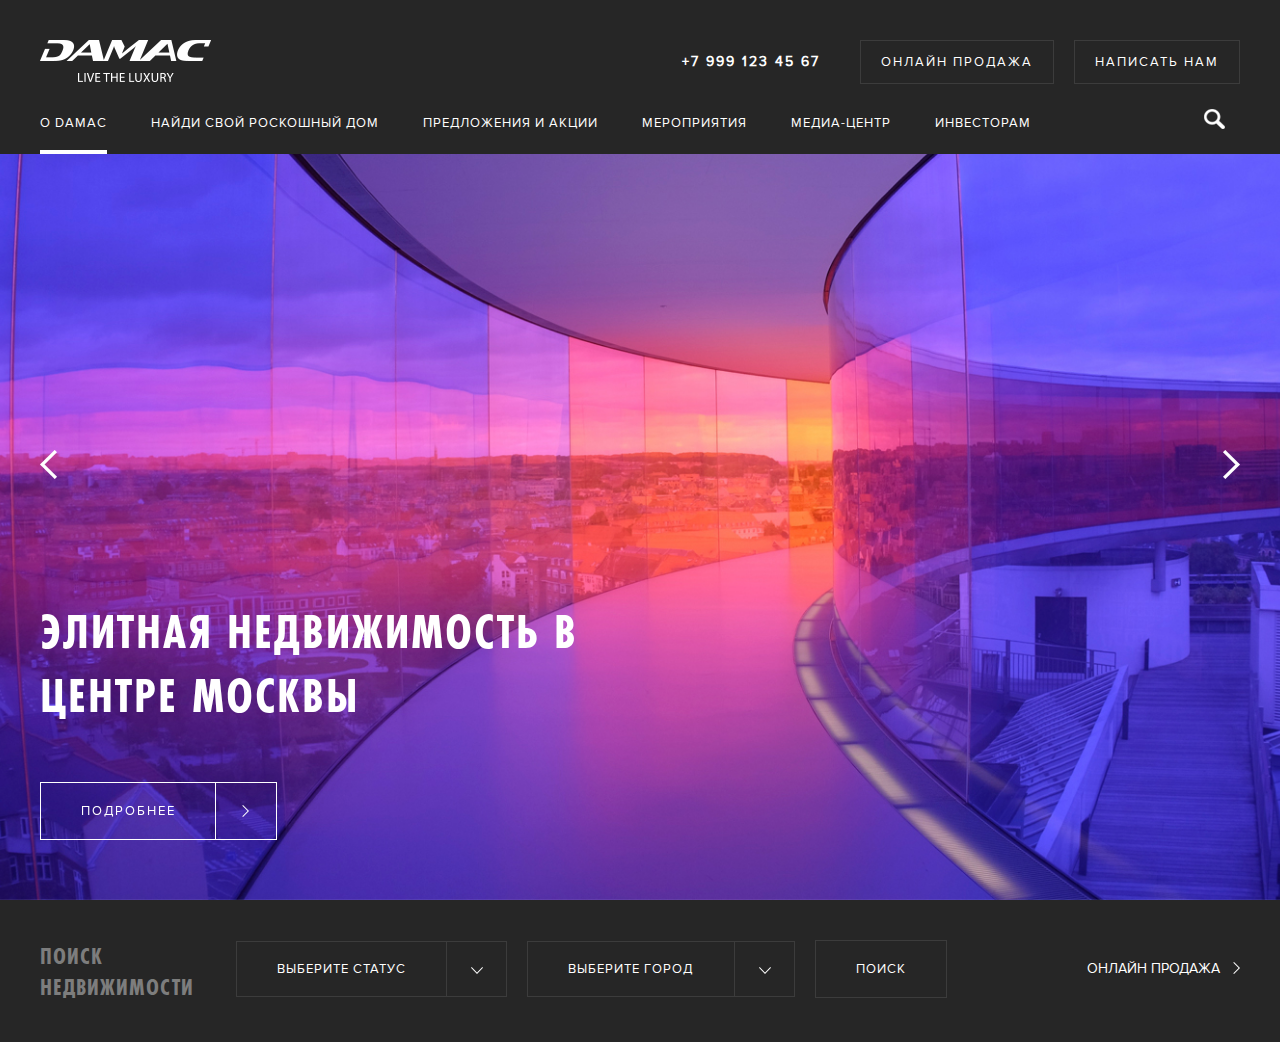
==== dmc/index.html @ 3b552566 "доработка 2" ====
<!DOCTYPE html> 
<html lang="ru">
<head>
	<meta charset="UTF-8">
	<meta name="viewport" content="width=device-width, initial-scale=1.0, maximum-scale=1.0, user-scalable=no">

	<meta name="keywords" content="">
	<meta name="description" content="">
	<link rel="stylesheet" href="css/normalize.css">
	<link rel="stylesheet" href="css/fonts/fonts.css">
	<link rel="stylesheet" href="css/style.css">
	<link rel="stylesheet" href="css/fotorama.css">
	<link rel="icon" href="img/favicon.png">
	<title>Damac Projects</title>
</head>
<body>
	<header>
		<div class="wrapper">
			<a href="" class="logo"></a>
			<a class="header-nav" href="">Написать нам</a>
			<a class="header-nav" href="">Онлайн продажа</a>
			<div class="phone">+7 999 123 45 67</div>
		</div>
	</header>
	<div class="menu">
		<div class="wrapper">
			<form action="" method="get" id="search-form">
				<input autofocus></input>
			</form>
			<ul>
				<li class="active"><a href="">О DAMAC</a></li>
				<li><a href="">Найди свой роскошный дом</a></li>
				<li><a href="">Предложения и акции</a></li>
				<li><a href="">Мероприятия</a></li>
				<li><a href="">Медиа-центр</a></li>
				<li><a href="">Инвесторам</a></li>
			</ul>
			<div class="search"></div>
		</div>
	</div>
	<div class="content">
		<div class="slider">
			<div data-nav="false"  data-arrows="false" data-click="false" data-fit="cover" data-width="100%" data-height="100%" class="fotorama">
				<div data-img="upload/1.jpg" class="slider-item">
					<div class="wrapper">
						<h2>Элитная недвижимость в центре Москвы</h2>
						<a class="readmore" href="">Подробнее</a>
					</div> 
				</div>
				<div data-img="upload/2.jpg" class="slider-item">
					<div class="wrapper">
						<h2>Крутая недвижимость в не центре Москвы</h2>
						<a class="readmore" href="">Подробнее</a>
					</div> 
				</div>
			</div>
			<div class="arrows">
				<div role="button" class="fotorama_custom__arr fotorama_custom__arr--prev"></div>
				<div role="button" class="fotorama_custom__arr fotorama_custom__arr--next"></div>
			</div>
		</div>
		<div class="filter">
			<div class="wrapper">
				<h4>Поиск недвижимости</h4>
				<form action="" method="post" id="filter-form">
					<div class="select-wrapper"> 
						<select class="drop-list" name="status">
							<option disabled selected>Выберите статус</option>
							<option>Завершено</option>
							<option>В процессе</option>
						</select>
						<div class="select-arrow"></div>
					</div>
					<div class="select-wrapper">
						<select class="drop-list" name="city">
							<option disabled selected>Выберите город</option>
							<option>Москва</option>
							<option>Воронеж</option>
							<option>Ростов на Дону</option>
						</select>
						<div class="select-arrow"></div>
					</div>
					<button>Поиск</button>
				</form>
				<a href="" class="online-sale">Онлайн продажа</a>
			</div>
		</div>

	</div>
	<footer>
		
	</footer>
	<script src="js/jquery-2.2.1.min.js"></script>
	<script src="js/fotorama.js"></script>
	<script async="" src="js/scripts.js"></script>
</body>
</html>
---- dmc/css/fonts/fonts.css ----
@font-face {
  font-family: 'FuturaPTCond-Bold';
  src: url('FuturaPTCond-Bold.eot?#iefix') format('embedded-opentype'),  url('FuturaPTCond-Bold.otf')  format('opentype'),
       url('FuturaPTCond-Bold.woff') format('woff'), url('FuturaPTCond-Bold.ttf')  format('truetype'), url('FuturaPTCond-Bold.svg#FuturaPTCond-Bold') format('svg');
  font-weight: normal;
  font-style: normal;
}

@font-face {
  font-family: 'ProximaNova-Bold';
  src: url('ProximaNova-Bold.eot?#iefix') format('embedded-opentype'),  url('ProximaNova-Bold.otf')  format('opentype'),
	     url('ProximaNova-Bold.woff') format('woff'), url('ProximaNova-Bold.ttf')  format('truetype'), url('ProximaNova-Bold.svg#ProximaNova-Bold') format('svg');
  font-weight: normal;
  font-style: normal;
}

@font-face {
  font-family: 'ProximaNova-Light';
  src: url('ProximaNova-Light.eot?#iefix') format('embedded-opentype'),  url('ProximaNova-Light.otf')  format('opentype'),
	     url('ProximaNova-Light.woff') format('woff'), url('ProximaNova-Light.ttf')  format('truetype'), url('ProximaNova-Light.svg#ProximaNova-Light') format('svg');
  font-weight: normal;
  font-style: normal;
}

@font-face {
  font-family: 'ProximaNova-Regular';
  src: url('ProximaNova-Regular.eot?#iefix') format('embedded-opentype'),  url('ProximaNova-Regular.otf')  format('opentype'),
	     url('ProximaNova-Regular.woff') format('woff'), url('ProximaNova-Regular.ttf')  format('truetype'), url('ProximaNova-Regular.svg#ProximaNova-Regular') format('svg');
  font-weight: normal;
  font-style: normal;
}
---- dmc/css/style.css ----
body {
	font-family: 'ProximaNova-Regular';
	font-size: 0.875rem;
	font-weight: normal;
}

h1, h2, h3, h4 {
	font-family: 'FuturaPTCond-Bold';
}

h2 {
	font-size: 3.125rem;
	text-transform: uppercase;
	letter-spacing: 2px;
}

h4 {
	font-size: 1.5rem;
	text-transform: uppercase;
	letter-spacing: 1px;
}

header {
	background: #262626;
    padding: 40px 0 20px 0;
    overflow: hidden;
    position: absolute;
    top: 0;
    left: 0;
    width: 100%;
    z-index: 999;
}

header .logo {
	display: block;
	float: left;
	width: 171px;
	height: 42px;
	background: url('../img/logo.png') no-repeat;
}

.wrapper {
	width: 1200px;
	margin: 0 auto;
	position: relative;
}

header .header-nav, header .phone {
	float: right;
	color: #fff;
}

header .header-nav {
	text-decoration: none;
	text-transform: uppercase;
	padding: 13px 20px;
	border: 1px solid #3c3c3c;
	margin-left: 20px;
	font-size: 0.813rem;
	letter-spacing: 2px;
}

header .header-nav:hover {
	border-color: #919191;
}

header .phone {
	padding: 13px 20px 0 0;
	letter-spacing: 2px;
	font-weight: bold;
}

#search-form {
	width: 100%;
	height: 50px;
	position: absolute;
	bottom: 10px;
	z-index: 10;
	display: none;
}

#search-form input {
	width: 100%;
	height: 100%;
	border: 1px solid #3c3c3c;
	padding: 0 20px;
	color: #fff;
	outline: none;
	box-sizing: border-box;
	background: #262626;
}

#search-form input:focus {
	border-color: #919191;
}

.menu {
	position: relative;
}

.menu .search {
	width: 50px;
    height: 50px;
    right: 0;
    bottom: 10px;
    position: absolute;
    cursor: pointer;
    z-index: 20;
}

.menu .search:after {
	content: '';
	position: absolute;
	top: 15px;
    right: 50%;
    margin-right: -10px;
	background: url('../img/sprite.png') no-repeat -10px -10px;
	width: 21px;
	height: 20px;
}

.menu ul {
	margin: 0;
	padding: 10px 0 0 0;
	text-align: justify;
	display: inline-block;
}

.menu ul li:first-child {
	margin-left: 0;
}

.menu ul li{
	display: inline-block;
	color: #fff; 
	margin-left: 40px;
	font-size: 0.813rem;
	text-transform: uppercase;
	letter-spacing: 1px;

}

.menu ul li:hover, .menu ul li.active {
	border-bottom: 4px solid #fff;
	height: 35px;
}

.menu ul li a {
	height: 39px;
	display: block;
	color: #fff;
	text-decoration: none;
}

.menu {
	background: #262626;
    position: absolute;
    top: 104px;
    z-index: 999;
    width: 100%;
}

.slider {
	position: relative;
}

.slider .arrows {
	height: 40px;
    width: 1200px;
    left: 50%;
    top: 50%;
    margin-left: -600px;
    position: absolute;
}

.arrows .fotorama_custom__arr--prev {
	background: url('../img/sprite.png') no-repeat -41px -10px;
	width: 17px;
	height: 29px;
	float: left;
	cursor: pointer;
}

.arrows .fotorama_custom__arr--next {
	background: url('../img/sprite.png') no-repeat -68px -10px;
	width: 17px;
	height: 29px;
	float: right;
	cursor: pointer;
}

.slider-item {
	position: absolute;
	bottom: 60px;
	width: 100%;
}

.slider-item h2 {
	color: #fff;
	width: 550px;
	margin-bottom: 55px;
}

.readmore {
	padding: 20px 100px 20px 40px;
	display: inline-block;
	text-decoration: none;
	letter-spacing: 2px;
	border: 1px solid #fff;
	color: #fff;
	font-size: 0.813rem;
	text-transform: uppercase;
	position: relative;
}

.readmore:before {
	content: '';
	position: absolute;
	right: 27px;
	top: 22px;
	background: url('../img/sprite.png') no-repeat -114px -18px;
	width: 7px;
	height: 12px; 
}

.readmore:after {
	content: '';
	width: 60px;
	height: 100%;
	position: absolute;
	right: 0;
	top: 0;
	border-left: 1px solid #fff;
}

.select-wrapper {
	position: relative;
	display: inline-block; 
}

button {
	padding: 20px 40px;
	font-size: 0.813rem;
	letter-spacing: 1px;
	text-transform: uppercase;
	border: 1px solid #3c3c3c;
	background: #262626;
	outline: none;
	color: #fff;
}

.drop-list {
	padding: 19px 100px 19px 40px;
	font-size: 0.813rem;
	text-transform: uppercase;
	letter-spacing: 1px;
	background: #262626;
	cursor: pointer;
	color: #fff;
	position: relative;
	outline: none;
	border: 1px solid #3c3c3c;
		-webkit-appearance: none;
	    -moz-appearance: none;
	appearance: none;
}

.select-wrapper:after {
	content: '';
	display: block;
	position: absolute;
	width: 60px;
	top: 1px;
	bottom: 1px;
	right: 0;
	pointer-events: none;
	border-left: 1px solid #3c3c3c;
	z-index: 30;
}

.select-wrapper:before {
	content: '';
	display: block;
	pointer-events: none;
	position: absolute;
	right: 24px;
    top: 26px;
	z-index: 40;
	background: url('../img/sprite.png') no-repeat -138px -21px;
	width: 12px;
	height: 7px;
}

.drop-list:focus {
	border: 1px solid #fff;
}

.filter {
	background: #262626;
	overflow: hidden;
	padding: 40px 0;
}

.filter h4 {
	color: #7d7d7d;
	margin: 0;
	width: 180px;
	display: block;
    float: left;
}

#filter-form {
	display: inline-block;
	overflow: hidden;
}

.filter .online-sale {
	display: inline-block;
	text-transform: uppercase;
	color: #fff;
	padding: 20px;
	text-decoration: none;
	position: relative;
	float: right;
}

.filter .online-sale:after {
	content: '';
	position: absolute;
	right: 0;
	top: 22px;
	background: url('../img/sprite.png') no-repeat -114px -18px;
	width: 7px;
	height: 12px;
}

.filter .select-wrapper, .filter button {
	margin-left: 16px;
}
---- dmc/css/fotorama.css ----
/*!
 * Fotorama 4.6.4 | http://fotorama.io/license/
 */
.fotorama__arr:focus:after,.fotorama__fullscreen-icon:focus:after,.fotorama__html,.fotorama__img,.fotorama__nav__frame:focus .fotorama__dot:after,.fotorama__nav__frame:focus .fotorama__thumb:after,.fotorama__stage__frame,.fotorama__stage__shaft,.fotorama__video iframe{position:absolute;width:100%;height:100%;top:0;right:0;left:0;bottom:0}.fotorama--fullscreen,.fotorama__img{max-width:99999px!important;max-height:99999px!important;min-width:0!important;min-height:0!important;border-radius:0!important;box-shadow:none!important;padding:0!important}.fotorama__wrap .fotorama__grab{cursor:move;cursor:-webkit-grab;cursor:-o-grab;cursor:-ms-grab;cursor:grab}.fotorama__grabbing *{cursor:move;cursor:-webkit-grabbing;cursor:-o-grabbing;cursor:-ms-grabbing;cursor:grabbing}.fotorama__spinner{position:absolute!important;top:50%!important;left:50%!important}.fotorama__wrap--css3 .fotorama__arr,.fotorama__wrap--css3 .fotorama__fullscreen-icon,.fotorama__wrap--css3 .fotorama__nav__shaft,.fotorama__wrap--css3 .fotorama__stage__shaft,.fotorama__wrap--css3 .fotorama__thumb-border,.fotorama__wrap--css3 .fotorama__video-close,.fotorama__wrap--css3 .fotorama__video-play{-webkit-transform:translate3d(0,0,0);transform:translate3d(0,0,0)}.fotorama__caption,.fotorama__nav:after,.fotorama__nav:before,.fotorama__stage:after,.fotorama__stage:before,.fotorama__wrap--css3 .fotorama__html,.fotorama__wrap--css3 .fotorama__nav,.fotorama__wrap--css3 .fotorama__spinner,.fotorama__wrap--css3 .fotorama__stage,.fotorama__wrap--css3 .fotorama__stage .fotorama__img,.fotorama__wrap--css3 .fotorama__stage__frame{-webkit-transform:translateZ(0);transform:translateZ(0)}.fotorama__arr:focus,.fotorama__fullscreen-icon:focus,.fotorama__nav__frame{outline:0}.fotorama__arr:focus:after,.fotorama__fullscreen-icon:focus:after,.fotorama__nav__frame:focus .fotorama__dot:after,.fotorama__nav__frame:focus .fotorama__thumb:after{content:'';border-radius:inherit;background-color:rgba(0,175,234,.5)}.fotorama__wrap--video .fotorama__stage,.fotorama__wrap--video .fotorama__stage__frame--video,.fotorama__wrap--video .fotorama__stage__frame--video .fotorama__html,.fotorama__wrap--video .fotorama__stage__frame--video .fotorama__img,.fotorama__wrap--video .fotorama__stage__shaft{-webkit-transform:none!important;transform:none!important}.fotorama__wrap--css3 .fotorama__nav__shaft,.fotorama__wrap--css3 .fotorama__stage__shaft,.fotorama__wrap--css3 .fotorama__thumb-border{transition-property:-webkit-transform,width;transition-property:transform,width;transition-timing-function:cubic-bezier(0.1,0,.25,1);transition-duration:0ms}.fotorama__arr,.fotorama__fullscreen-icon,.fotorama__no-select,.fotorama__video-close,.fotorama__video-play,.fotorama__wrap{-webkit-user-select:none;-moz-user-select:none;-ms-user-select:none;user-select:none}.fotorama__select{-webkit-user-select:text;-moz-user-select:text;-ms-user-select:text;user-select:text}.fotorama__nav,.fotorama__nav__frame{margin:auto;padding:0}.fotorama__caption__wrap,.fotorama__nav__frame,.fotorama__nav__shaft{-moz-box-orient:vertical;display:inline-block;vertical-align:middle;*display:inline;*zoom:1}.fotorama__nav__frame,.fotorama__thumb-border{box-sizing:content-box}.fotorama__caption__wrap{box-sizing:border-box}.fotorama--hidden,.fotorama__load{position:absolute;left:-99999px;top:-99999px;z-index:-1}.fotorama__arr,.fotorama__fullscreen-icon,.fotorama__nav,.fotorama__nav__frame,.fotorama__nav__shaft,.fotorama__stage__frame,.fotorama__stage__shaft,.fotorama__video-close,.fotorama__video-play{-webkit-tap-highlight-color:transparent}.fotorama__arr,.fotorama__fullscreen-icon,.fotorama__video-close,.fotorama__video-play{background:url(fotorama.png) no-repeat}@media (-webkit-min-device-pixel-ratio:1.5),(min-resolution:2dppx){.fotorama__arr,.fotorama__fullscreen-icon,.fotorama__video-close,.fotorama__video-play{background:url(fotorama@2x.png) 0 0/96px 160px no-repeat}}.fotorama__thumb{background-color:#7f7f7f;background-color:rgba(127,127,127,.2)}@media print{.fotorama__arr,.fotorama__fullscreen-icon,.fotorama__thumb-border,.fotorama__video-close,.fotorama__video-play{background:none!important}}.fotorama{min-width:1px;overflow:hidden}.fotorama:not(.fotorama--unobtrusive)>*:not(:first-child){display:none}.fullscreen{width:100%!important;height:100%!important;max-width:100%!important;max-height:100%!important;margin:0!important;padding:0!important;overflow:hidden!important;background:#000}.fotorama--fullscreen{position:absolute!important;top:0!important;left:0!important;right:0!important;bottom:0!important;float:none!important;z-index:2147483647!important;background:#000;width:100%!important;height:100%!important;margin:0!important}.fotorama--fullscreen .fotorama__nav,.fotorama--fullscreen .fotorama__stage{background:#000}.fotorama__wrap{-webkit-text-size-adjust:100%;position:relative;direction:ltr;z-index:0}.fotorama__wrap--rtl .fotorama__stage__frame{direction:rtl}.fotorama__nav,.fotorama__stage{overflow:hidden;position:relative;max-width:100%}.fotorama__wrap--pan-y{-ms-touch-action:pan-y}.fotorama__wrap .fotorama__pointer{cursor:pointer}.fotorama__wrap--slide .fotorama__stage__frame{opacity:1!important}.fotorama__stage__frame{overflow:hidden}.fotorama__stage__frame.fotorama__active{z-index:8}.fotorama__wrap--fade .fotorama__stage__frame{display:none}.fotorama__wrap--fade .fotorama__fade-front,.fotorama__wrap--fade .fotorama__fade-rear,.fotorama__wrap--fade .fotorama__stage__frame.fotorama__active{display:block;left:0;top:0}.fotorama__wrap--fade .fotorama__fade-front{z-index:8}.fotorama__wrap--fade .fotorama__fade-rear{z-index:7}.fotorama__wrap--fade .fotorama__fade-rear.fotorama__active{z-index:9}.fotorama__wrap--fade .fotorama__stage .fotorama__shadow{display:none}.fotorama__img{-ms-filter:"alpha(Opacity=0)";filter:alpha(opacity=0);opacity:0;border:none!important}.fotorama__error .fotorama__img,.fotorama__loaded .fotorama__img{-ms-filter:"alpha(Opacity=100)";filter:alpha(opacity=100);opacity:1}.fotorama--fullscreen .fotorama__loaded--full .fotorama__img,.fotorama__img--full{display:none}.fotorama--fullscreen .fotorama__loaded--full .fotorama__img--full{display:block}.fotorama__wrap--only-active .fotorama__nav,.fotorama__wrap--only-active .fotorama__stage{max-width:99999px!important}.fotorama__wrap--only-active .fotorama__stage__frame{visibility:hidden}.fotorama__wrap--only-active .fotorama__stage__frame.fotorama__active{visibility:visible}.fotorama__nav{font-size:0;line-height:0;text-align:center;display:none;white-space:nowrap;z-index:5}.fotorama__nav__shaft{position:relative;left:0;top:0;text-align:left}.fotorama__nav__frame{position:relative;cursor:pointer}.fotorama__nav--dots{display:block}.fotorama__nav--dots .fotorama__nav__frame{width:18px;height:30px}.fotorama__nav--dots .fotorama__nav__frame--thumb,.fotorama__nav--dots .fotorama__thumb-border{display:none}.fotorama__nav--thumbs{display:block}.fotorama__nav--thumbs .fotorama__nav__frame{padding-left:0!important}.fotorama__nav--thumbs .fotorama__nav__frame:last-child{padding-right:0!important}.fotorama__nav--thumbs .fotorama__nav__frame--dot{display:none}.fotorama__dot{display:block;width:4px;height:4px;position:relative;top:12px;left:6px;border-radius:6px;border:1px solid #7f7f7f}.fotorama__nav__frame:focus .fotorama__dot:after{padding:1px;top:-1px;left:-1px}.fotorama__nav__frame.fotorama__active .fotorama__dot{width:0;height:0;border-width:3px}.fotorama__nav__frame.fotorama__active .fotorama__dot:after{padding:3px;top:-3px;left:-3px}.fotorama__thumb{overflow:hidden;position:relative;width:100%;height:100%}.fotorama__nav__frame:focus .fotorama__thumb{z-index:2}.fotorama__thumb-border{position:absolute;z-index:9;top:0;left:0;border-style:solid;border-color:#00afea;background-image:linear-gradient(to bottom right,rgba(255,255,255,.25),rgba(64,64,64,.1))}.fotorama__caption{position:absolute;z-index:12;bottom:0;left:0;right:0;font-family:'Helvetica Neue',Arial,sans-serif;font-size:14px;line-height:1.5;color:#000}.fotorama__caption a{text-decoration:none;color:#000;border-bottom:1px solid;border-color:rgba(0,0,0,.5)}.fotorama__caption a:hover{color:#333;border-color:rgba(51,51,51,.5)}.fotorama__wrap--rtl .fotorama__caption{left:auto;right:0}.fotorama__wrap--no-captions .fotorama__caption,.fotorama__wrap--video .fotorama__caption{display:none}.fotorama__caption__wrap{background-color:#fff;background-color:rgba(255,255,255,.9);padding:5px 10px}@-webkit-keyframes spinner{0%{-webkit-transform:rotate(0);transform:rotate(0)}100%{-webkit-transform:rotate(360deg);transform:rotate(360deg)}}@keyframes spinner{0%{-webkit-transform:rotate(0);transform:rotate(0)}100%{-webkit-transform:rotate(360deg);transform:rotate(360deg)}}.fotorama__wrap--css3 .fotorama__spinner{-webkit-animation:spinner 24s infinite linear;animation:spinner 24s infinite linear}.fotorama__wrap--css3 .fotorama__html,.fotorama__wrap--css3 .fotorama__stage .fotorama__img{transition-property:opacity;transition-timing-function:linear;transition-duration:.3s}.fotorama__wrap--video .fotorama__stage__frame--video .fotorama__html,.fotorama__wrap--video .fotorama__stage__frame--video .fotorama__img{-ms-filter:"alpha(Opacity=0)";filter:alpha(opacity=0);opacity:0}.fotorama__select{cursor:auto}.fotorama__video{top:32px;right:0;bottom:0;left:0;position:absolute;z-index:10}@-moz-document url-prefix(){.fotorama__active{box-shadow:0 0 0 transparent}}.fotorama__arr,.fotorama__fullscreen-icon,.fotorama__video-close,.fotorama__video-play{position:absolute;z-index:11;cursor:pointer}.fotorama__arr{position:absolute;width:32px;height:32px;top:50%;margin-top:-16px}.fotorama__arr--prev{left:2px;background-position:0 0}.fotorama__arr--next{right:2px;background-position:-32px 0}.fotorama__arr--disabled{pointer-events:none;cursor:default;*display:none;opacity:.1}.fotorama__fullscreen-icon{width:32px;height:32px;top:2px;right:2px;background-position:0 -32px;z-index:20}.fotorama__arr:focus,.fotorama__fullscreen-icon:focus{border-radius:50%}.fotorama--fullscreen .fotorama__fullscreen-icon{background-position:-32px -32px}.fotorama__video-play{width:96px;height:96px;left:50%;top:50%;margin-left:-48px;margin-top:-48px;background-position:0 -64px;opacity:0}.fotorama__wrap--css2 .fotorama__video-play,.fotorama__wrap--video .fotorama__stage .fotorama__video-play{display:none}.fotorama__error .fotorama__video-play,.fotorama__loaded .fotorama__video-play,.fotorama__nav__frame .fotorama__video-play{opacity:1;display:block}.fotorama__nav__frame .fotorama__video-play{width:32px;height:32px;margin-left:-16px;margin-top:-16px;background-position:-64px -32px}.fotorama__video-close{width:32px;height:32px;top:0;right:0;background-position:-64px 0;z-index:20;opacity:0}.fotorama__wrap--css2 .fotorama__video-close{display:none}.fotorama__wrap--css3 .fotorama__video-close{-webkit-transform:translate3d(32px,-32px,0);transform:translate3d(32px,-32px,0)}.fotorama__wrap--video .fotorama__video-close{display:block;opacity:1}.fotorama__wrap--css3.fotorama__wrap--video .fotorama__video-close{-webkit-transform:translate3d(0,0,0);transform:translate3d(0,0,0)}.fotorama__wrap--no-controls.fotorama__wrap--toggle-arrows .fotorama__arr,.fotorama__wrap--no-controls.fotorama__wrap--toggle-arrows .fotorama__fullscreen-icon{opacity:0}.fotorama__wrap--no-controls.fotorama__wrap--toggle-arrows .fotorama__arr:focus,.fotorama__wrap--no-controls.fotorama__wrap--toggle-arrows .fotorama__fullscreen-icon:focus{opacity:1}.fotorama__wrap--video .fotorama__arr,.fotorama__wrap--video .fotorama__fullscreen-icon{opacity:0!important}.fotorama__wrap--css2.fotorama__wrap--no-controls.fotorama__wrap--toggle-arrows .fotorama__arr,.fotorama__wrap--css2.fotorama__wrap--no-controls.fotorama__wrap--toggle-arrows .fotorama__fullscreen-icon{display:none}.fotorama__wrap--css2.fotorama__wrap--no-controls.fotorama__wrap--toggle-arrows .fotorama__arr:focus,.fotorama__wrap--css2.fotorama__wrap--no-controls.fotorama__wrap--toggle-arrows .fotorama__fullscreen-icon:focus{display:block}.fotorama__wrap--css2.fotorama__wrap--video .fotorama__arr,.fotorama__wrap--css2.fotorama__wrap--video .fotorama__fullscreen-icon{display:none!important}.fotorama__wrap--css3.fotorama__wrap--no-controls.fotorama__wrap--slide.fotorama__wrap--toggle-arrows .fotorama__fullscreen-icon:not(:focus){-webkit-transform:translate3d(32px,-32px,0);transform:translate3d(32px,-32px,0)}.fotorama__wrap--css3.fotorama__wrap--no-controls.fotorama__wrap--slide.fotorama__wrap--toggle-arrows .fotorama__arr--prev:not(:focus){-webkit-transform:translate3d(-48px,0,0);transform:translate3d(-48px,0,0)}.fotorama__wrap--css3.fotorama__wrap--no-controls.fotorama__wrap--slide.fotorama__wrap--toggle-arrows .fotorama__arr--next:not(:focus){-webkit-transform:translate3d(48px,0,0);transform:translate3d(48px,0,0)}.fotorama__wrap--css3.fotorama__wrap--video .fotorama__fullscreen-icon{-webkit-transform:translate3d(32px,-32px,0)!important;transform:translate3d(32px,-32px,0)!important}.fotorama__wrap--css3.fotorama__wrap--video .fotorama__arr--prev{-webkit-transform:translate3d(-48px,0,0)!important;transform:translate3d(-48px,0,0)!important}.fotorama__wrap--css3.fotorama__wrap--video .fotorama__arr--next{-webkit-transform:translate3d(48px,0,0)!important;transform:translate3d(48px,0,0)!important}.fotorama__wrap--css3 .fotorama__arr:not(:focus),.fotorama__wrap--css3 .fotorama__fullscreen-icon:not(:focus),.fotorama__wrap--css3 .fotorama__video-close:not(:focus),.fotorama__wrap--css3 .fotorama__video-play:not(:focus){transition-property:-webkit-transform,opacity;transition-property:transform,opacity;transition-duration:.3s}.fotorama__nav:after,.fotorama__nav:before,.fotorama__stage:after,.fotorama__stage:before{content:"";display:block;position:absolute;text-decoration:none;top:0;bottom:0;width:10px;height:auto;z-index:10;pointer-events:none;background-repeat:no-repeat;background-size:1px 100%,5px 100%}.fotorama__nav:before,.fotorama__stage:before{background-image:linear-gradient(transparent,rgba(0,0,0,.2) 25%,rgba(0,0,0,.3) 75%,transparent),radial-gradient(farthest-side at 0 50%,rgba(0,0,0,.4),transparent);background-position:0 0,0 0;left:-10px}.fotorama__nav.fotorama__shadows--left:before,.fotorama__stage.fotorama__shadows--left:before{left:0}.fotorama__nav:after,.fotorama__stage:after{background-image:linear-gradient(transparent,rgba(0,0,0,.2) 25%,rgba(0,0,0,.3) 75%,transparent),radial-gradient(farthest-side at 100% 50%,rgba(0,0,0,.4),transparent);background-position:100% 0,100% 0;right:-10px}.fotorama__nav.fotorama__shadows--right:after,.fotorama__stage.fotorama__shadows--right:after{right:0}.fotorama--fullscreen .fotorama__nav:after,.fotorama--fullscreen .fotorama__nav:before,.fotorama--fullscreen .fotorama__stage:after,.fotorama--fullscreen .fotorama__stage:before,.fotorama__wrap--fade .fotorama__stage:after,.fotorama__wrap--fade .fotorama__stage:before,.fotorama__wrap--no-shadows .fotorama__nav:after,.fotorama__wrap--no-shadows .fotorama__nav:before,.fotorama__wrap--no-shadows .fotorama__stage:after,.fotorama__wrap--no-shadows .fotorama__stage:before{display:none}
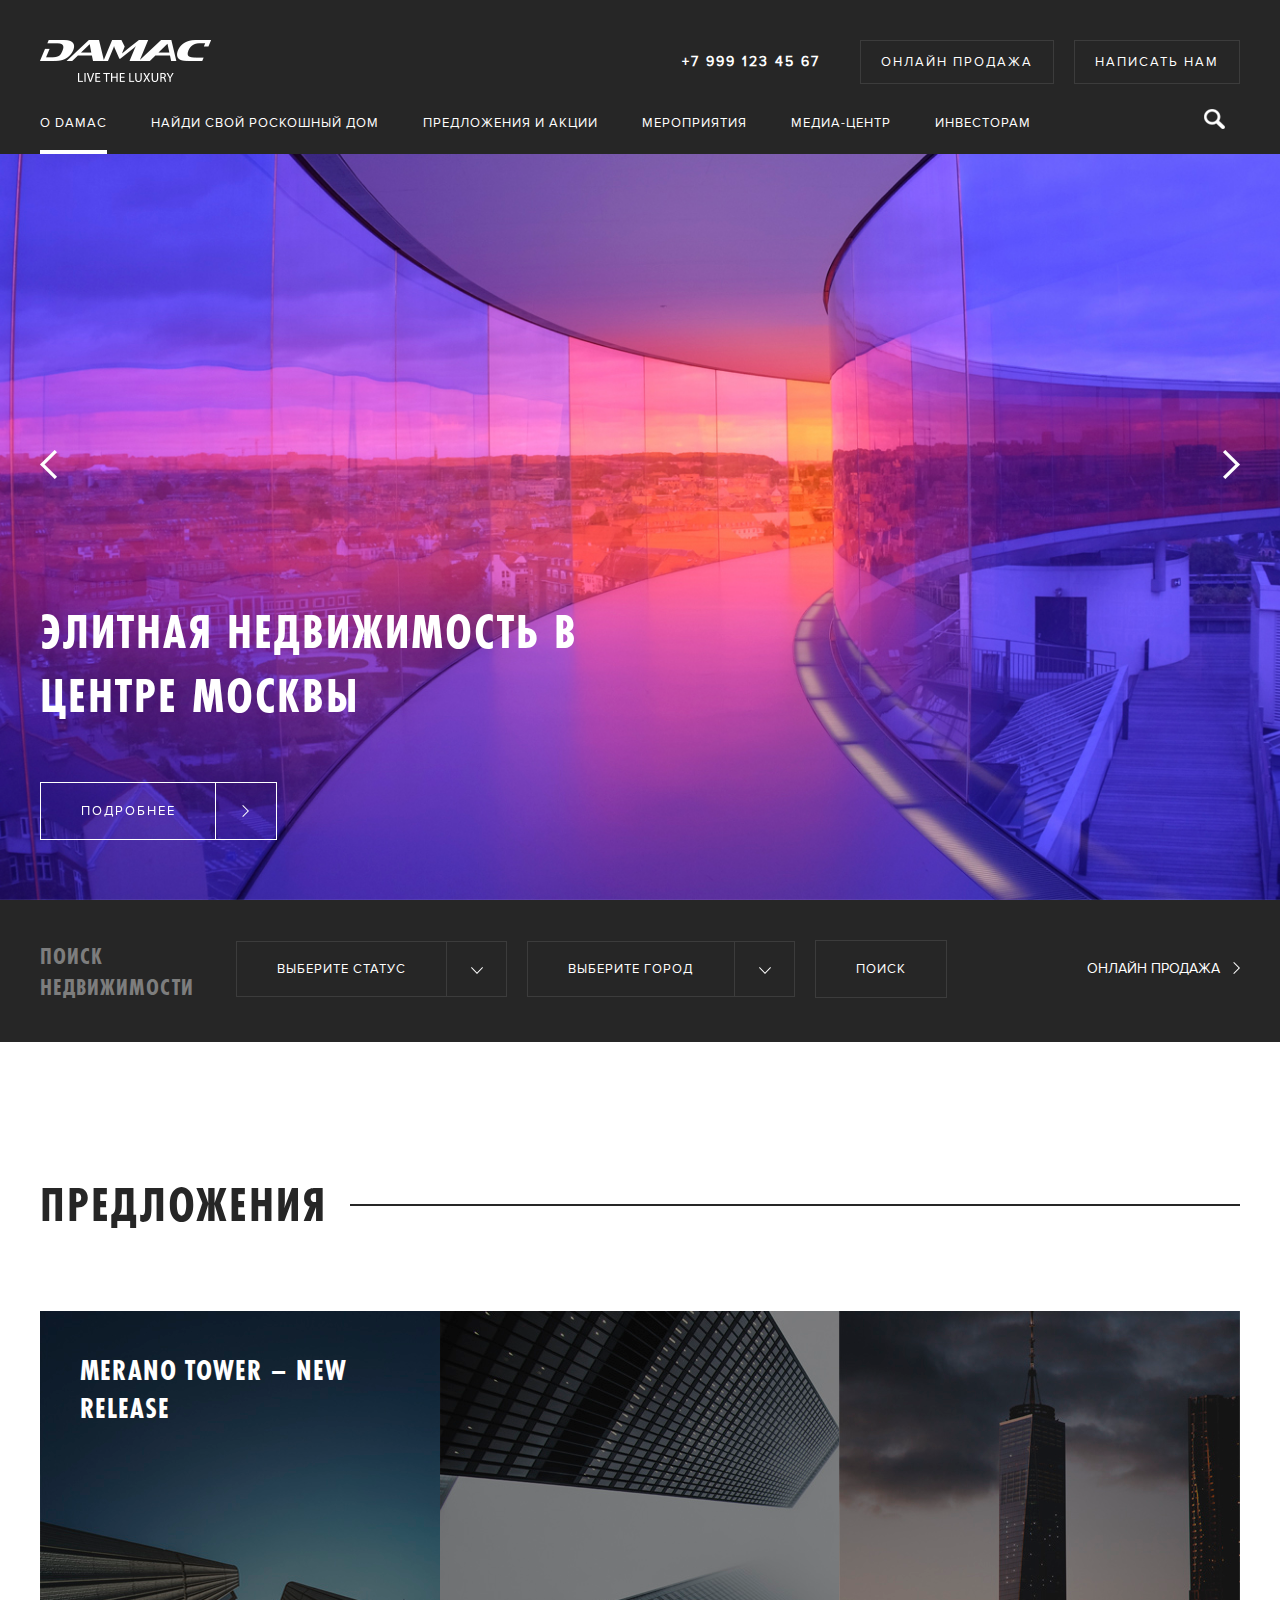
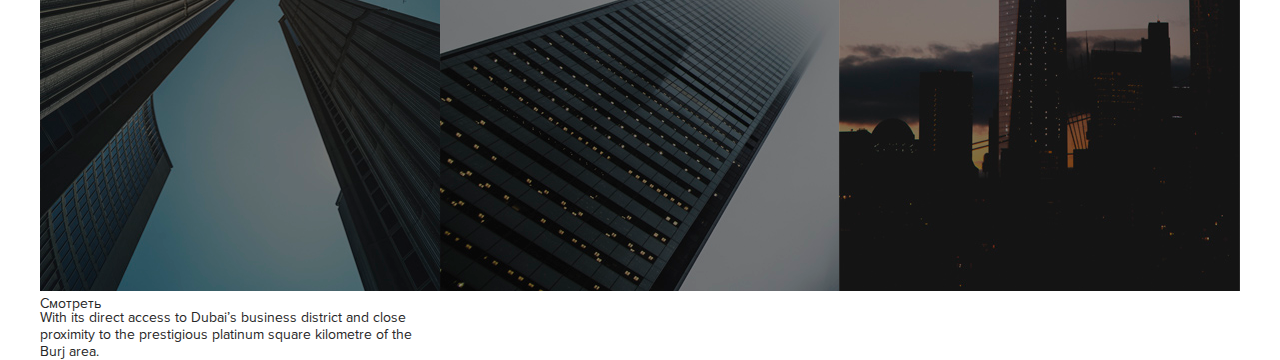
==== commit 4c6b3936: "вывыв" ====
--- a/dmc/index.html
+++ b/dmc/index.html
@@ -85,7 +85,26 @@
 				<a href="" class="online-sale">Онлайн продажа</a>
 			</div>
 		</div>
-
+		<div class="wrapper">
+			<div class="section-title">
+				<h2>Предложения</h2>
+				<div class="line"></div>
+			</div>
+			<div class="offers">
+				<div class="offers1">
+					<img src="upload/offers1.jpg">
+					<h3>Merano Tower – New Release</h3>
+					<p>With its direct access to Dubai’s business district and close proximity to the prestigious platinum square kilometre of the Burj area.</p>
+					<span>Смотреть</span>
+				</div>
+				<div class="offers2">
+					<img src="upload/offers2.jpg">
+				</div>
+				<div class="offers3">
+					<img src="upload/offers3.jpg">
+				</div>
+			</div>
+		</div>
 	</div>
 	<footer>
 		
--- a/dmc/css/style.css
+++ b/dmc/css/style.css
@@ -2,6 +2,7 @@
 	font-family: 'ProximaNova-Regular';
 	font-size: 0.875rem;
 	font-weight: normal;
+	color: #262626;
 }
 
 h1, h2, h3, h4 {
@@ -12,6 +13,12 @@
 	font-size: 3.125rem;
 	text-transform: uppercase;
 	letter-spacing: 2px;
+}
+
+h3 {
+	font-size: 1.875rem;
+	text-transform: uppercase;
+	letter-spacing: 1px;
 }
 
 h4 {
@@ -336,4 +343,46 @@
 
 .filter .select-wrapper, .filter button {
 	margin-left: 16px;
+}
+
+.section-title {
+ 	display: block;
+ 	position: relative;
+ 	margin-top: 130px;
+ 	margin-bottom: 75px;
+}
+
+.section-title .line {
+ 	display: block;
+ 	position: absolute;
+ 	z-index: 1;
+ 	width: 100%;
+ 	top: 50%;
+ 	height: 2px;
+ 	background: #262626;
+}
+
+.section-title h2 {
+ 	display: inline-block;
+ 	background: #fff;
+ 	position: relative;
+ 	margin: 0;
+ 	z-index: 100;
+ 	padding-right: 23px;
+}
+
+.offers>div {
+ 	width: 33.3%;
+ 	float: left;
+ 	position: relative;
+}
+
+.offers>div h3, .offers>div p, .offers>div span {
+	position: absolute;
+}
+
+.offers>div h3 {
+	margin: 40px;
+	top: 0;
+	color: #fff;
 }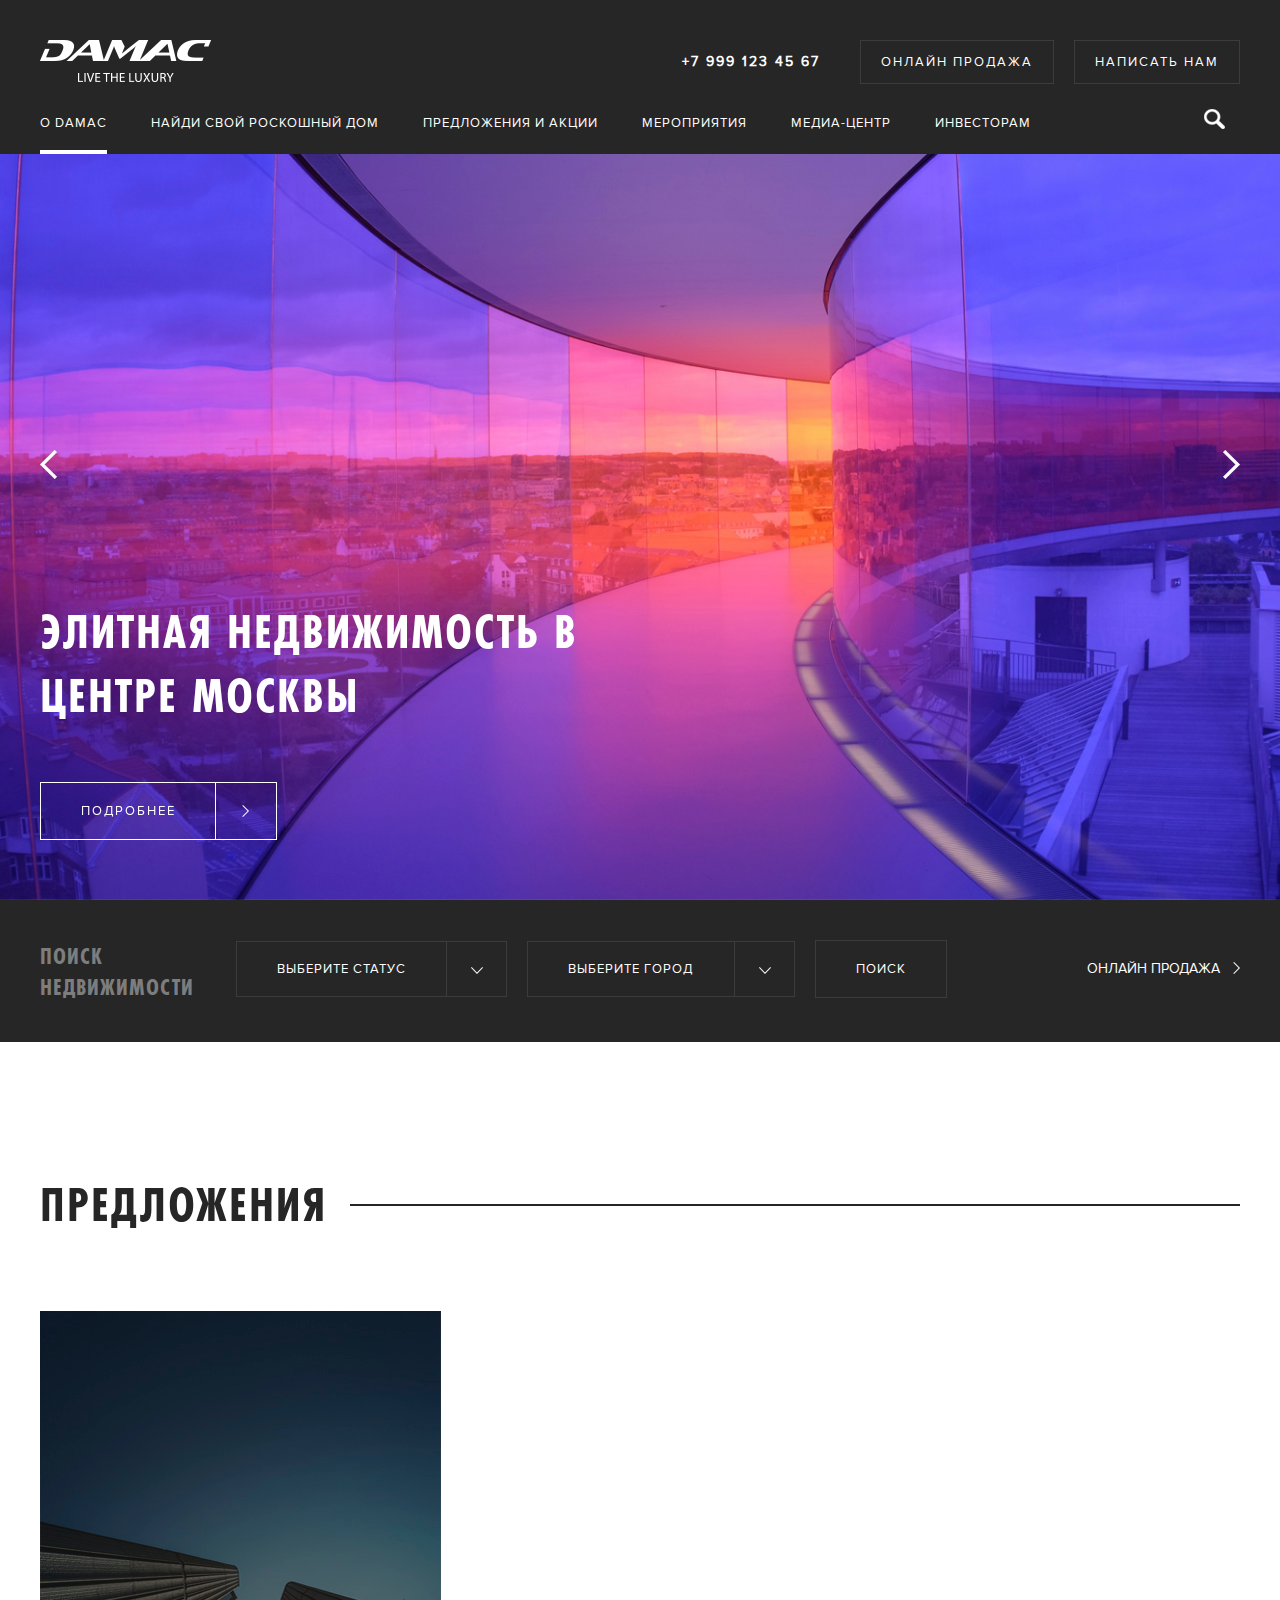
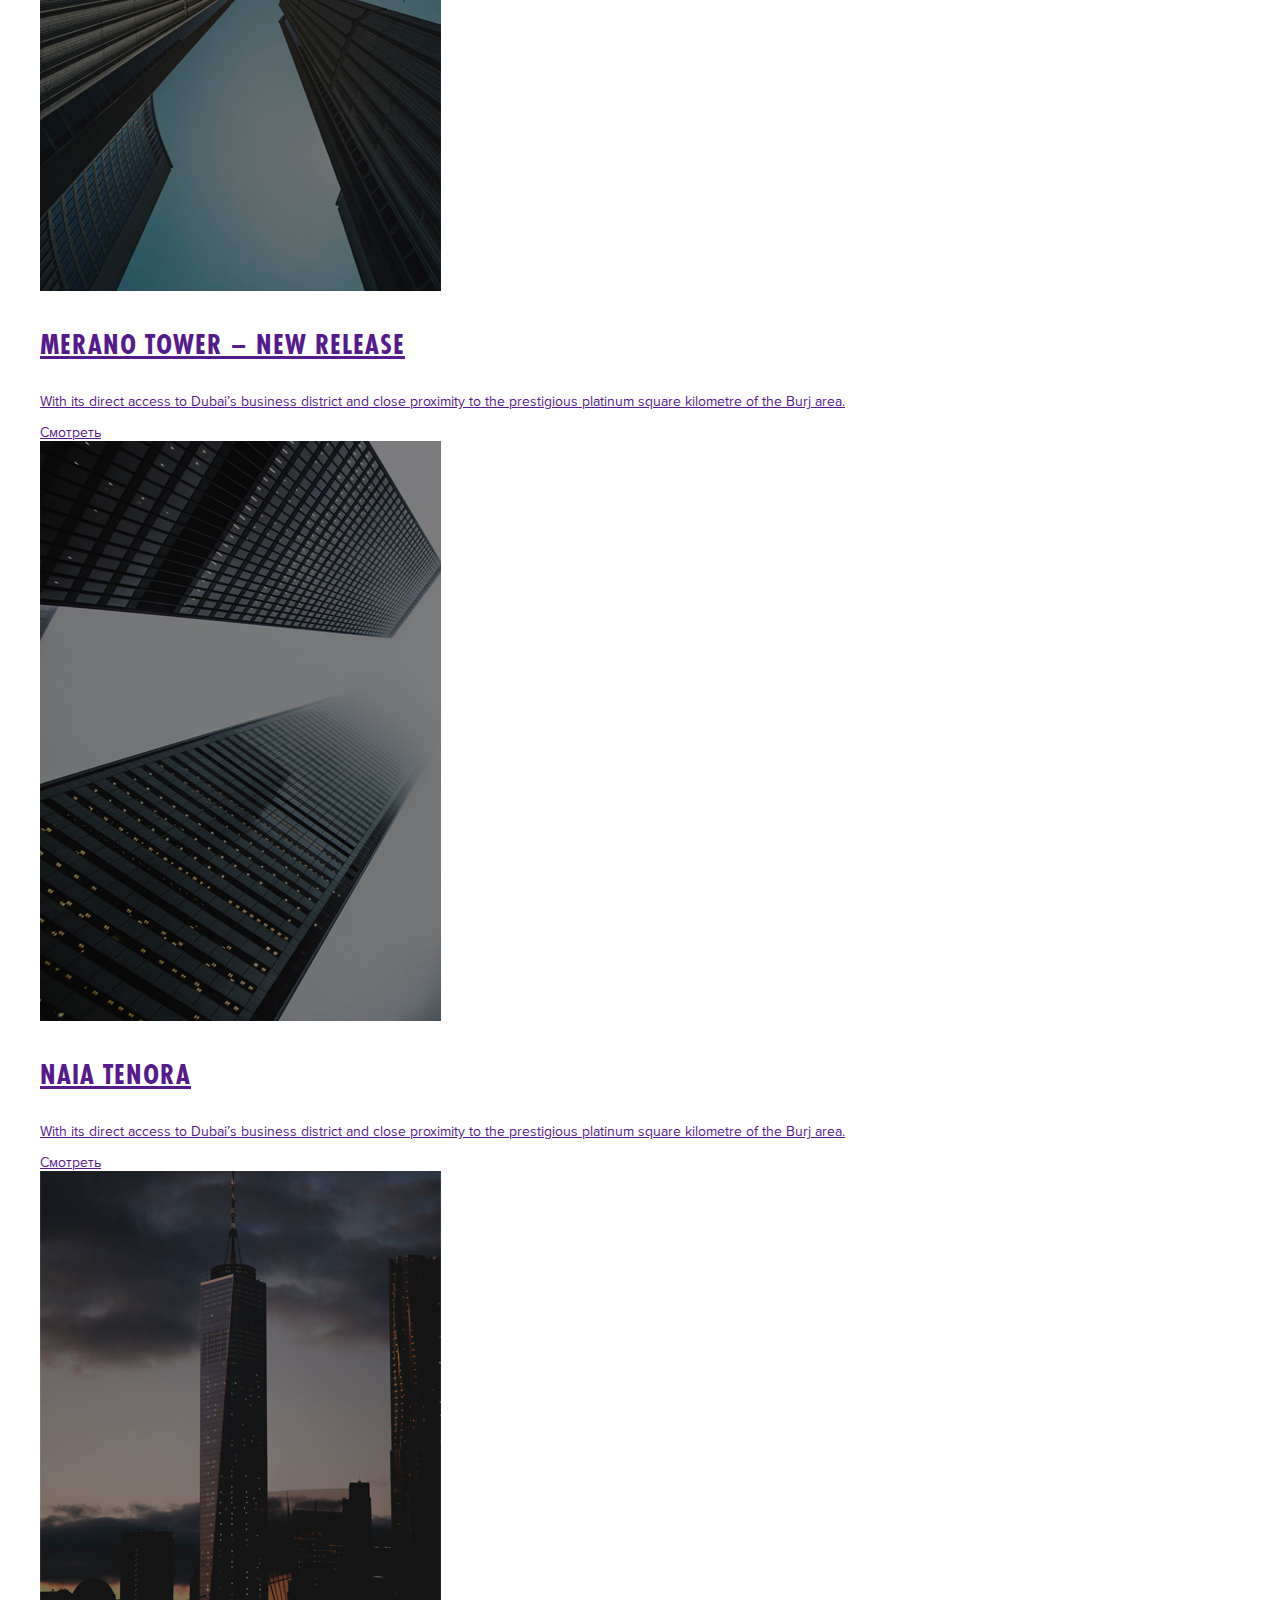
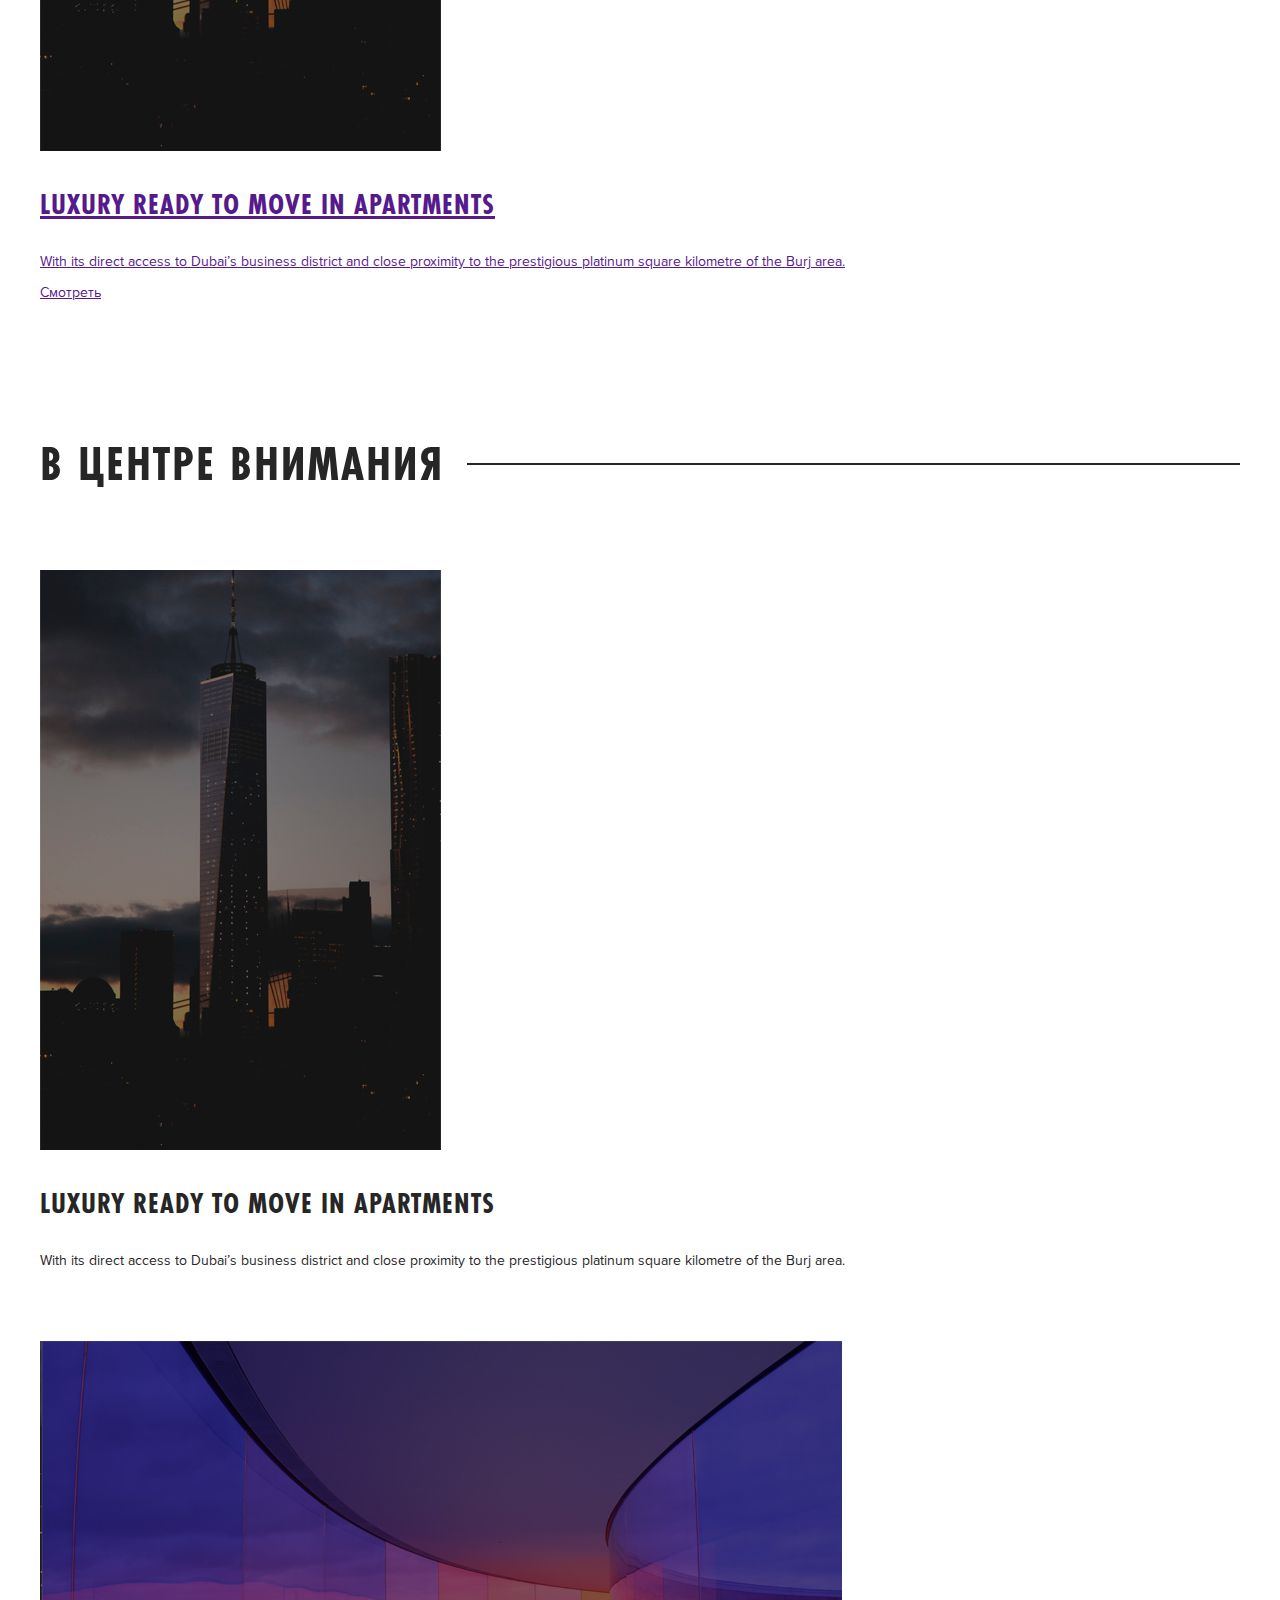
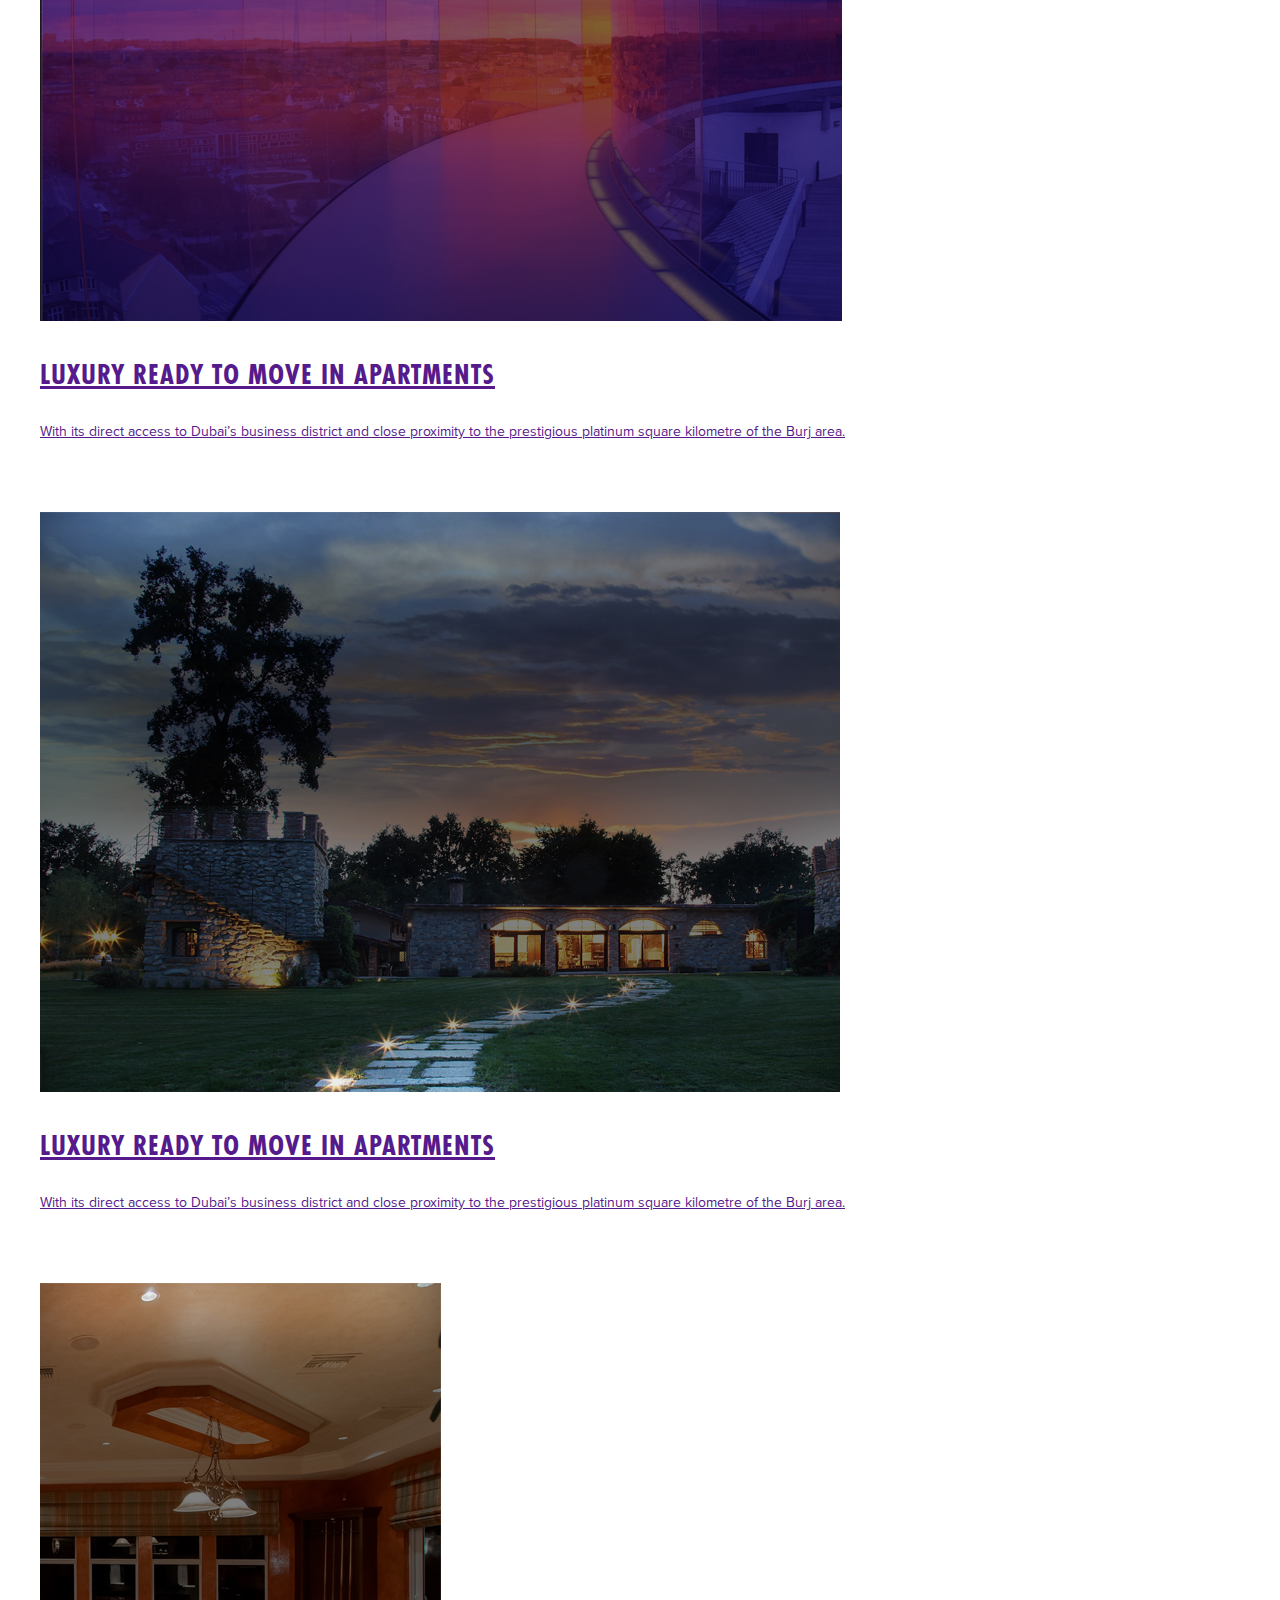
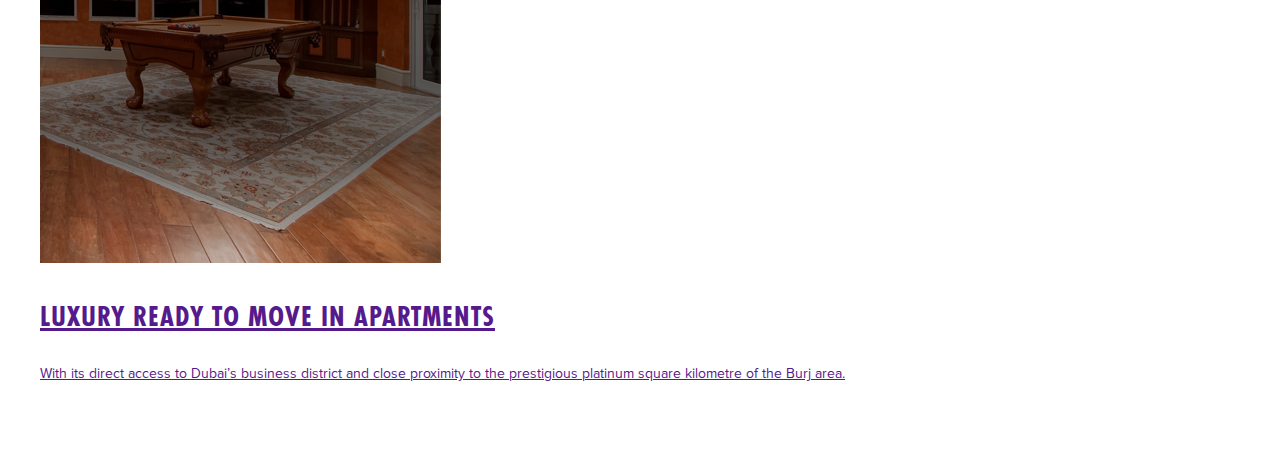
==== commit 7172a735: "dfv sdf" ====
--- a/dmc/index.html
+++ b/dmc/index.html
@@ -90,18 +90,66 @@
 				<h2>Предложения</h2>
 				<div class="line"></div>
 			</div>
-			<div class="offers">
-				<div class="offers1">
-					<img src="upload/offers1.jpg">
-					<h3>Merano Tower – New Release</h3>
+			<div class="cards">
+				<div class="cards-small">
+					<a href="">
+						<img src="upload/offers1.jpg">
+						<h3>Merano Tower – New Release</h3>
+						<p>With its direct access to Dubai’s business district and close proximity to the prestigious platinum square kilometre of the Burj area.</p>
+						<span>Смотреть</span>
+					</a>
+				</div>
+				<div class="cards-small">
+					<a href="">
+						<img src="upload/offers2.jpg">
+						<h3>NAIA Tenora</h3>
+						<p>With its direct access to Dubai’s business district and close proximity to the prestigious platinum square kilometre of the Burj area.</p>
+						<span>Смотреть</span>
+					</a>
+				</div>
+				<div class="cards-small">
+					<a href="">
+						<img src="upload/offers3.jpg">
+						<h3>Luxury ready to move in apartments</h3>
+						<p>With its direct access to Dubai’s business district and close proximity to the prestigious platinum square kilometre of the Burj area.</p>
+						<span>Смотреть</span>
+					</a>
+				</div>
+			</div>
+			<div class="section-title">
+				<h2>В центре внимания</h2>
+				<div class="line"></div>
+			</div>
+			<div class="cards">
+				<div class="cards-small">
+					<img src="upload/spotlight1.jpg">
+					<h3>Luxury ready to move in apartments</h3>
 					<p>With its direct access to Dubai’s business district and close proximity to the prestigious platinum square kilometre of the Burj area.</p>
-					<span>Смотреть</span>
+					<a class="readmore" href="">Подробнее</a>
 				</div>
-				<div class="offers2">
-					<img src="upload/offers2.jpg">
+				<div class="cards-big">
+					<a href="">
+						<img src="upload/spotlight2.jpg">
+						<h3>Luxury ready to move in apartments</h3>
+						<p>With its direct access to Dubai’s business district and close proximity to the prestigious platinum square kilometre of the Burj area.</p>
+						<a class="readmore" href="">Подробнее</a>
+					</a>
 				</div>
-				<div class="offers3">
-					<img src="upload/offers3.jpg">
+				<div class="cards-big">
+					<a href="">
+						<img src="upload/spotlight3.jpg">
+						<h3>Luxury ready to move in apartments</h3>
+						<p>With its direct access to Dubai’s business district and close proximity to the prestigious platinum square kilometre of the Burj area.</p>
+						<a class="readmore" href="">Подробнее</a>
+					</a>
+				</div>
+				<div class="cards-small">
+					<a href="">
+						<img src="upload/spotlight4.jpg">
+						<h3>Luxury ready to move in apartments</h3>
+						<p>With its direct access to Dubai’s business district and close proximity to the prestigious platinum square kilometre of the Burj area.</p>
+						<a class="readmore" href="">Подробнее</a>
+					</a>
 				</div>
 			</div>
 		</div>
--- a/dmc/css/fonts/fonts.css
+++ b/dmc/css/fonts/fonts.css
@@ -11,16 +11,16 @@
   font-family: 'ProximaNova-Bold';
   src: url('ProximaNova-Bold.eot?#iefix') format('embedded-opentype'),  url('ProximaNova-Bold.otf')  format('opentype'),
 	     url('ProximaNova-Bold.woff') format('woff'), url('ProximaNova-Bold.ttf')  format('truetype'), url('ProximaNova-Bold.svg#ProximaNova-Bold') format('svg');
-  font-weight: normal;
-  font-style: normal;
+  font-weight: bold;
+  font-style: bold;
 }
 
 @font-face {
   font-family: 'ProximaNova-Light';
   src: url('ProximaNova-Light.eot?#iefix') format('embedded-opentype'),  url('ProximaNova-Light.otf')  format('opentype'),
 	     url('ProximaNova-Light.woff') format('woff'), url('ProximaNova-Light.ttf')  format('truetype'), url('ProximaNova-Light.svg#ProximaNova-Light') format('svg');
-  font-weight: normal;
-  font-style: normal;
+  font-weight: lighter;
+  font-style: lighter;
 }
 
 @font-face {
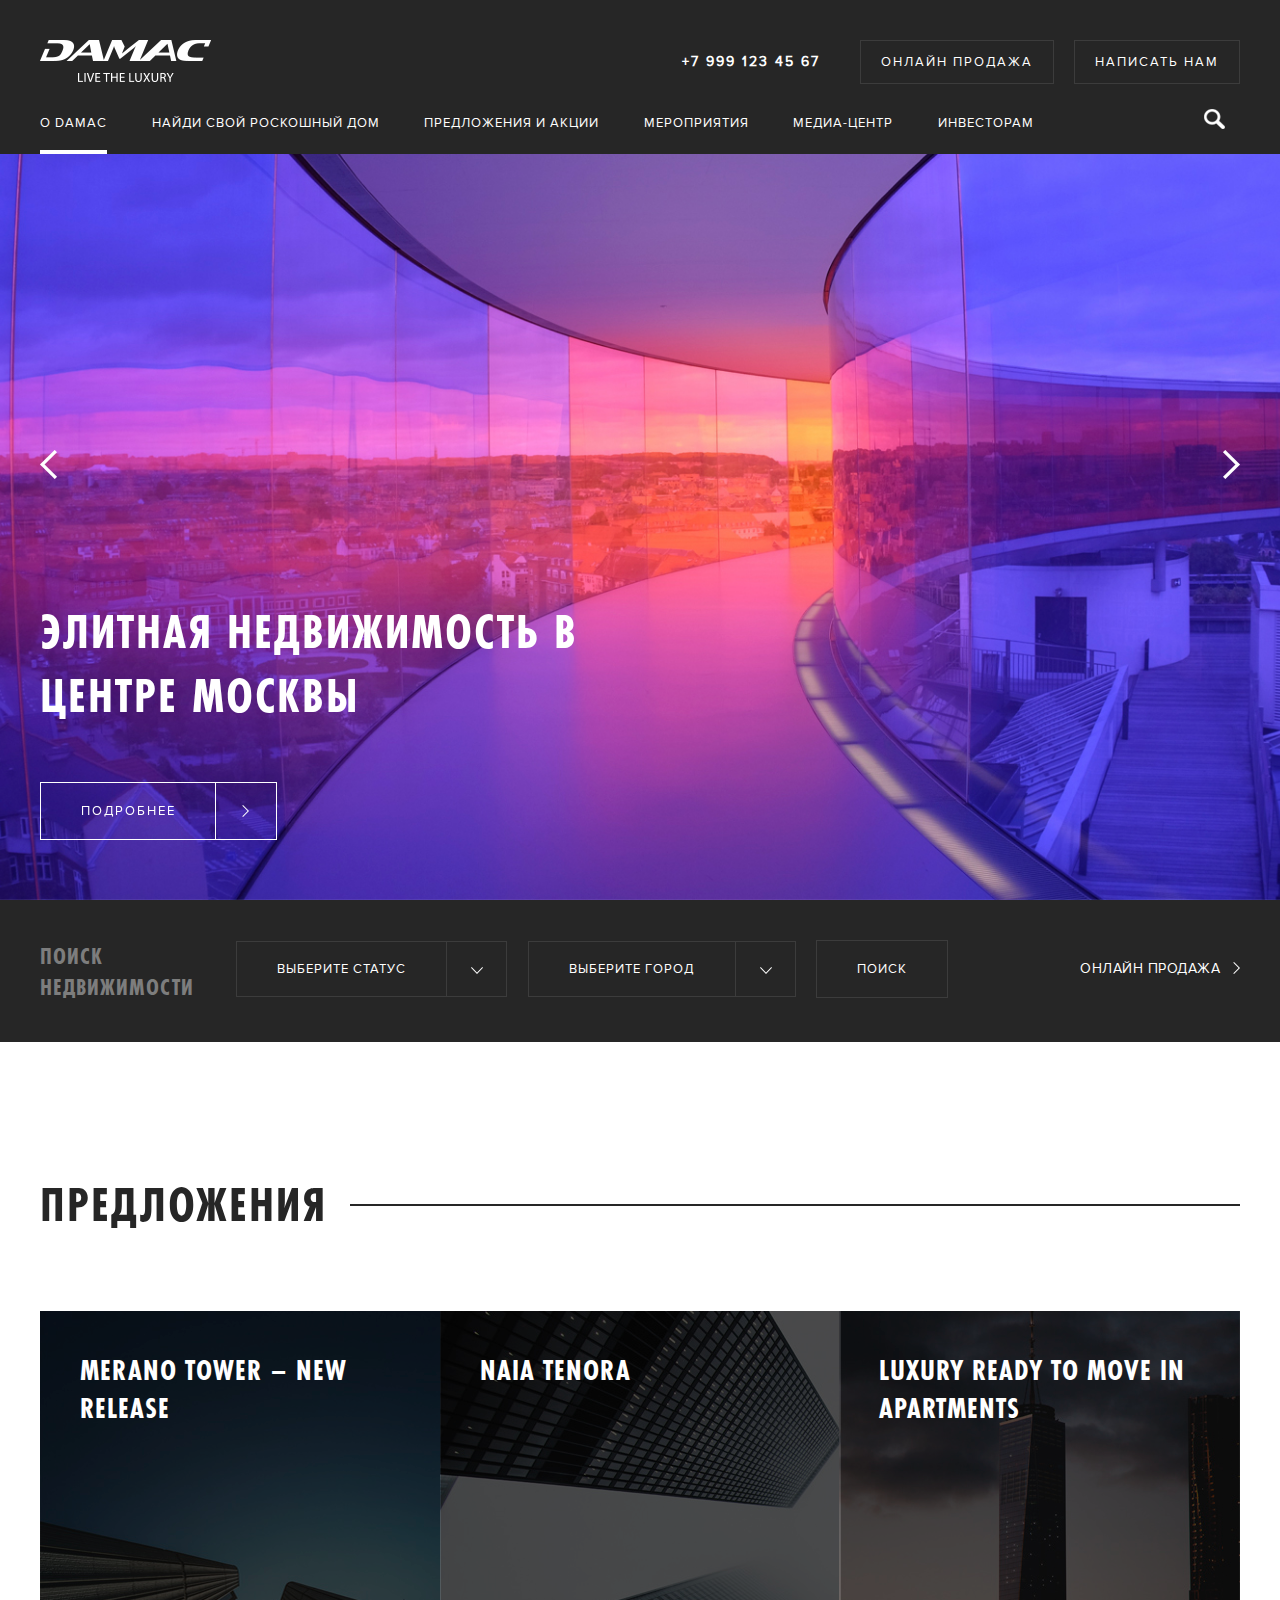
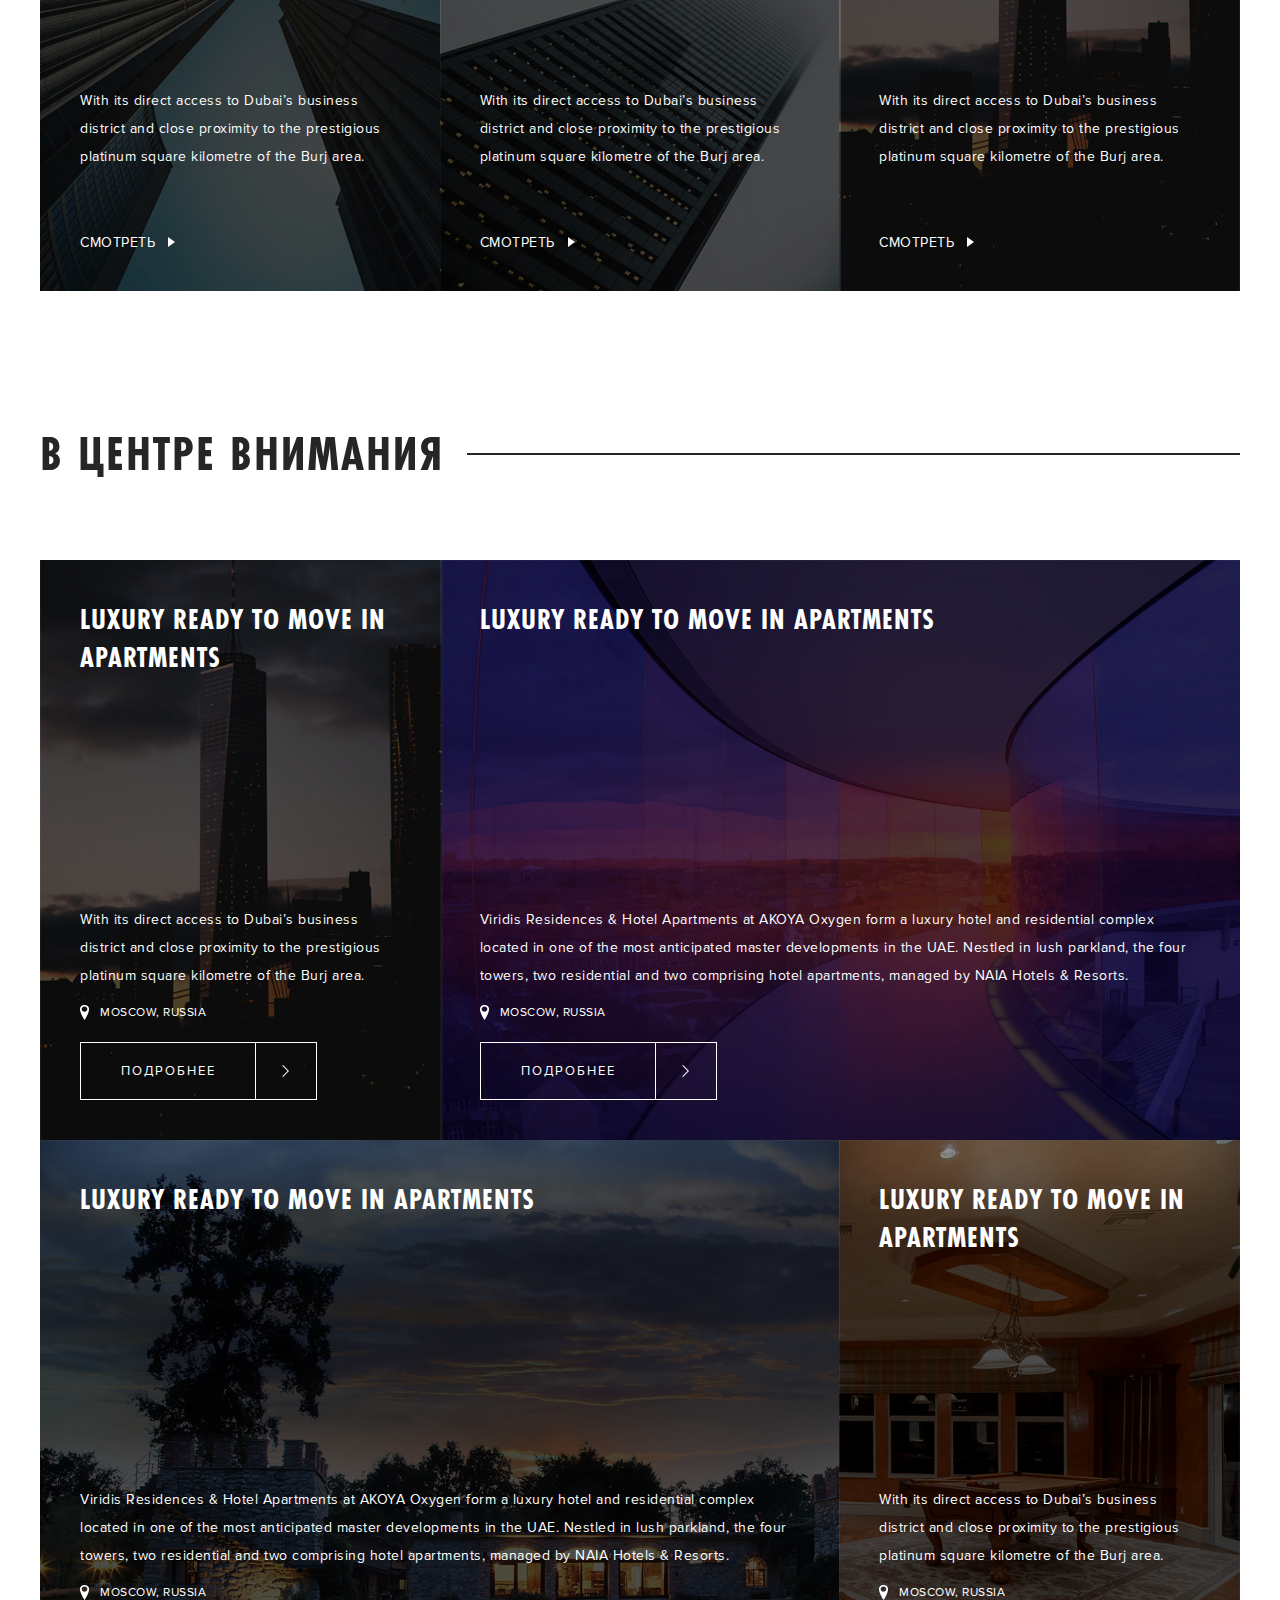
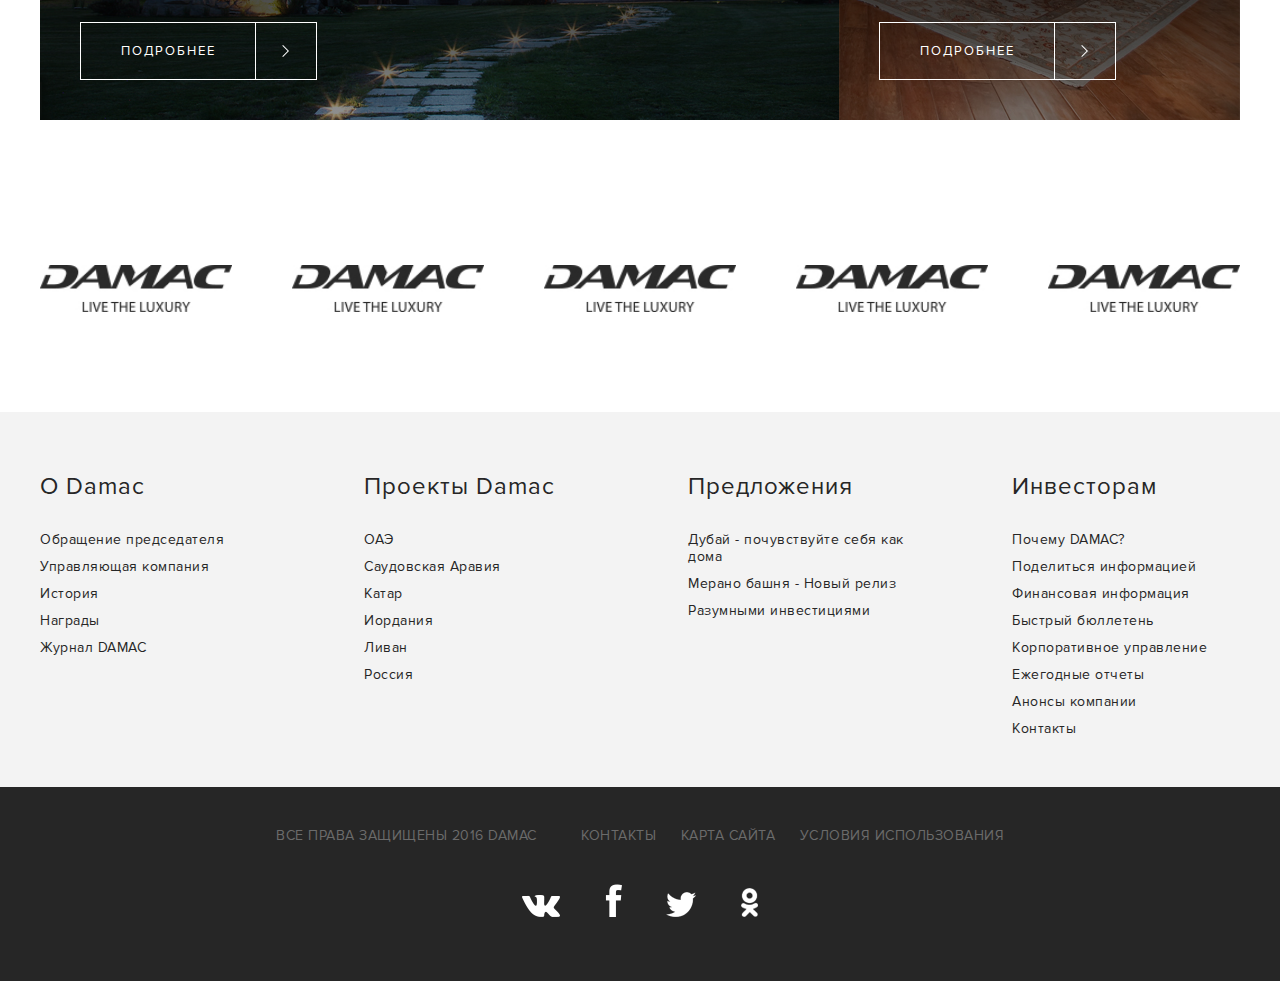
==== commit bc2a6637: "ererer" ====
--- a/dmc/index.html
+++ b/dmc/index.html
@@ -92,28 +92,22 @@
 			</div>
 			<div class="cards">
 				<div class="cards-small">
-					<a href="">
-						<img src="upload/offers1.jpg">
-						<h3>Merano Tower – New Release</h3>
-						<p>With its direct access to Dubai’s business district and close proximity to the prestigious platinum square kilometre of the Burj area.</p>
-						<span>Смотреть</span>
-					</a>
-				</div>
-				<div class="cards-small">
-					<a href="">
-						<img src="upload/offers2.jpg">
-						<h3>NAIA Tenora</h3>
-						<p>With its direct access to Dubai’s business district and close proximity to the prestigious platinum square kilometre of the Burj area.</p>
-						<span>Смотреть</span>
-					</a>
-				</div>
-				<div class="cards-small">
-					<a href="">
-						<img src="upload/offers3.jpg">
-						<h3>Luxury ready to move in apartments</h3>
-						<p>With its direct access to Dubai’s business district and close proximity to the prestigious platinum square kilometre of the Burj area.</p>
-						<span>Смотреть</span>
-					</a>
+					<img src="upload/offers1.jpg">
+					<h3>Merano Tower – New Release</h3>
+					<p>With its direct access to Dubai’s business district and close proximity to the prestigious platinum square kilometre of the Burj area.</p>
+					<a class="look" href="">Смотреть</a>
+				</div>
+				<div class="cards-small">
+					<img src="upload/offers2.jpg">
+					<h3>NAIA Tenora</h3>
+					<p>With its direct access to Dubai’s business district and close proximity to the prestigious platinum square kilometre of the Burj area.</p>
+					<a class="look" href="">Смотреть</a>
+				</div>
+				<div class="cards-small">
+					<img src="upload/offers3.jpg">
+					<h3>Luxury ready to move in apartments</h3>
+					<p>With its direct access to Dubai’s business district and close proximity to the prestigious platinum square kilometre of the Burj area.</p>
+					<a class="look" href="">Смотреть</a>
 				</div>
 			</div>
 			<div class="section-title">
@@ -124,38 +118,94 @@
 				<div class="cards-small">
 					<img src="upload/spotlight1.jpg">
 					<h3>Luxury ready to move in apartments</h3>
-					<p>With its direct access to Dubai’s business district and close proximity to the prestigious platinum square kilometre of the Burj area.</p>
+					<p class="spotlight-preview">With its direct access to Dubai’s business district and close proximity to the prestigious platinum square kilometre of the Burj area.</p>
+					<div class="location">Moscow, Russia</div>
 					<a class="readmore" href="">Подробнее</a>
 				</div>
 				<div class="cards-big">
-					<a href="">
-						<img src="upload/spotlight2.jpg">
-						<h3>Luxury ready to move in apartments</h3>
-						<p>With its direct access to Dubai’s business district and close proximity to the prestigious platinum square kilometre of the Burj area.</p>
-						<a class="readmore" href="">Подробнее</a>
-					</a>
+					<img src="upload/spotlight2.jpg">
+					<h3>Luxury ready to move in apartments</h3>
+					<p class="spotlight-preview">Viridis Residences & Hotel Apartments at AKOYA Oxygen form a luxury hotel and residential complex located in one of the most anticipated master developments in the UAE. Nestled in lush parkland, the four towers, two residential and two comprising hotel apartments, managed by NAIA Hotels & Resorts.</p>
+					<div class="location">Moscow, Russia</div>
+					<a class="readmore" href="">Подробнее</a>
 				</div>
 				<div class="cards-big">
-					<a href="">
-						<img src="upload/spotlight3.jpg">
-						<h3>Luxury ready to move in apartments</h3>
-						<p>With its direct access to Dubai’s business district and close proximity to the prestigious platinum square kilometre of the Burj area.</p>
-						<a class="readmore" href="">Подробнее</a>
-					</a>
-				</div>
-				<div class="cards-small">
-					<a href="">
-						<img src="upload/spotlight4.jpg">
-						<h3>Luxury ready to move in apartments</h3>
-						<p>With its direct access to Dubai’s business district and close proximity to the prestigious platinum square kilometre of the Burj area.</p>
-						<a class="readmore" href="">Подробнее</a>
-					</a>
-				</div>
+					<img src="upload/spotlight3.jpg">
+					<h3>Luxury ready to move in apartments</h3>
+					<p class="spotlight-preview">Viridis Residences & Hotel Apartments at AKOYA Oxygen form a luxury hotel and residential complex located in one of the most anticipated master developments in the UAE. Nestled in lush parkland, the four towers, two residential and two comprising hotel apartments, managed by NAIA Hotels & Resorts.</p>
+					<div class="location">Moscow, Russia</div>
+					<a class="readmore" href="">Подробнее</a>
+				</div>
+				<div class="cards-small">
+					<img src="upload/spotlight4.jpg">
+					<h3>Luxury ready to move in apartments</h3>
+					<p class="spotlight-preview">With its direct access to Dubai’s business district and close proximity to the prestigious platinum square kilometre of the Burj area.</p>
+					<div class="location">Moscow, Russia</div>
+					<a class="readmore" href="">Подробнее</a>
+				</div>
+			</div>
+			<div class="partners">
+				<img src="img/banner.jpg">
+				<img src="img/banner.jpg">
+				<img src="img/banner.jpg">
+				<img src="img/banner.jpg">
+				<img src="img/banner.jpg">
 			</div>
 		</div>
 	</div>
 	<footer>
-		
+		<div class="footer-menu1">	
+			<div class="wrapper">
+				<ul>
+					<h4>О Damac</h4>
+					<li><a href="">Обращение председателя</a></li>
+					<li><a href="">Управляющая компания</a></li>
+					<li><a href="">История</a></li>
+					<li><a href="">Награды</a></li>
+					<li><a href="">Журнал DAMAC</a></li>
+				</ul>
+				<ul>
+					<h4>Проекты Damac</h4>
+					<li><a href="">ОАЭ</a></li>
+					<li><a href="">Саудовская Аравия</a></li>
+					<li><a href="">Катар</a></li>
+					<li><a href="">Иордания</a></li>
+					<li><a href="">Ливан</a></li>
+					<li><a href="">Россия</a></li>
+				</ul>
+				<ul>
+					<h4>Предложения</h4>
+					<li><a href="">Дубай - почувствуйте себя как дома</a></li>
+					<li><a href="">Мерано башня - Новый релиз</a></li>
+					<li><a href="">Разумными инвестициями</a></li>
+				</ul>
+				<ul>
+					<h4>Инвесторам</h4>
+					<li><a href="">Почему DAMAC?</a></li>
+					<li><a href="">Поделиться информацией</a></li>
+					<li><a href="">Финансовая информация</a></li>
+					<li><a href="">Быстрый бюллетень</a></li>
+					<li><a href="">Корпоративное управление</a></li>
+					<li><a href="">Ежегодные отчеты</a></li>
+					<li><a href="">Анонсы компании</a></li>
+					<li><a href="">Контакты</a></li>
+				</ul>
+			</div>
+		</div>
+		<div class="footer-menu2">
+			<div class="wrapper">
+				<span class="copyright">Все права защищены 2016 Damac</span>
+				<a href="" class="footer-links">Контакты</a>
+				<a href="" class="footer-links">Карта сайта</a>
+				<a href="" class="footer-links">Условия использования</a>
+				<div class="social">
+					<a class="vk" href=""></a>
+					<a class="fb" href=""></a>
+					<a class="tw" href=""></a>
+					<a class="ok" href=""></a>
+				</div>
+			</div>
+		</div>
 	</footer>
 	<script src="js/jquery-2.2.1.min.js"></script>
 	<script src="js/fotorama.js"></script>
--- a/dmc/css/style.css
+++ b/dmc/css/style.css
@@ -1,6 +1,7 @@
 body {
 	font-family: 'ProximaNova-Regular';
 	font-size: 0.875rem;
+	letter-spacing: 0.5px;
 	font-weight: normal;
 	color: #262626;
 }
@@ -23,7 +24,6 @@
 
 h4 {
 	font-size: 1.5rem;
-	text-transform: uppercase;
 	letter-spacing: 1px;
 }
 
@@ -310,7 +310,8 @@
 
 .filter h4 {
 	color: #7d7d7d;
-	margin: 0;
+	margin: 0; 
+	text-transform: uppercase;
 	width: 180px;
 	display: block;
     float: left;
@@ -371,18 +372,231 @@
  	padding-right: 23px;
 }
 
-.offers>div {
+.cards {
+	overflow: hidden;
+	background: #000;
+}
+
+.cards .cards-small {
  	width: 33.3%;
  	float: left;
  	position: relative;
 }
 
-.offers>div h3, .offers>div p, .offers>div span {
-	position: absolute;
-}
-
-.offers>div h3 {
+.cards .cards-big {
+	width: 66.6%;
+	float: left;
+ 	position: relative;
+}
+
+.cards>div img {
+	display: block;
+	-ms-filter: "progid:DXImageTransform.Microsoft.Alpha(Opacity=60)";
+	filter: alpha(opacity=60);
+	-moz-opacity: 0.6;
+	-khtml-opacity: 0.6;
+	opacity: 0.6;
+}
+
+.cards .cards-big:hover img, .cards .cards-small:hover img {
+	-ms-filter: "progid:DXImageTransform.Microsoft.Alpha(Opacity=100)";
+	filter: alpha(opacity=100);
+	-moz-opacity: 1;
+	-khtml-opacity: 1;
+	opacity: 1;
+	-webkit-transition: opacity .15s ease-in-out;
+        -moz-transition: opacity .15s ease-in-out;
+        -ms-transition: opacity .15s ease-in-out;
+        -o-transition: opacity .15s ease-in-out;
+        transition: opacity .15s ease-in-out;
+}
+
+.cards>div h3, .cards>div p, .cards .look, .cards .readmore {
+	position: absolute;
+}
+
+.cards .readmore {
+	bottom: 0;
+	margin: 0 40px 40px;
+}
+
+.cards>div h3 {
 	margin: 40px;
 	top: 0;
 	color: #fff;
-}+}
+
+.cards>div p {
+	margin: 40px 40px 120px;
+	bottom: 0;
+	color: #fff;
+	line-height: 2;
+}
+
+.cards .look {
+	margin: 0 40px 40px 40px;
+	bottom: 0;
+}
+
+.look {
+	color: #fff;
+	padding-right: 20px;
+	text-transform: uppercase;
+	text-decoration: none;
+}
+
+.look:after {
+	content: '';
+	display: block;
+	position: absolute;
+	right: 0;
+	top: 3px;
+	background: url('../img/sprite.png') no-repeat -170px -19px;
+	width: 7px;
+	height: 10px;
+}
+
+.cards .location {
+	margin: 0 40px 120px 40px;
+	bottom: 0;
+	position: absolute;
+}
+
+.location {
+	color: #fff;
+	padding-left: 20px;
+	font-size: 0.75rem;
+	text-transform: uppercase;
+	text-decoration: none;
+}
+
+.location:after {
+	content: '';
+	display: block;
+	position: absolute;
+	left: 0;
+	top: 0;
+	background: url('../img/sprite.png') no-repeat -197px -17px;
+	width: 9px;
+	height: 15px;
+}
+
+.cards .spotlight-preview {
+	margin-bottom: 150px;
+}
+
+.partners {
+	margin: 145px 0 100px 0;
+	overflow: hidden;
+}
+
+.partners img {
+	display: block;
+	float: left;
+	width: 16%;
+	margin-right: 5%;
+}
+
+.partners img:last-child {
+	margin-right: 0;
+}
+
+.footer-menu1 {
+	background: #f3f3f3;
+	overflow: hidden;
+	padding: 60px 0 40px 0;
+}
+
+.footer-menu1 h4 {
+	font-family: 'ProximaNova-Regular';
+	font-weight: normal;
+	margin: 0 0 30px 0;
+}
+
+.footer-menu1 ul {
+	display: block;
+	float: left;
+	width: 19%;
+	list-style: none;
+	margin: 0;
+	padding: 0;
+	margin-right: 8%;
+}
+
+.footer-menu1 ul li {
+	margin-bottom: 10px;
+}
+
+.footer-menu1 ul li a {
+	text-decoration: none;
+	color: #262626;
+}
+
+.footer-menu1 ul li a:hover {
+	text-decoration: underline;
+}
+
+.footer-menu1 ul:last-child {
+	margin-right: 0;
+}
+
+.footer-menu2 {
+	background: #262626;
+	padding: 40px 0 60px 0;
+	text-align: center;
+	color: #6b6b6b;
+	text-transform: uppercase;
+}
+
+.footer-menu2 .footer-links {
+	margin-left: 20px;
+	color: #6b6b6b;
+	text-decoration: none;
+}
+
+.footer-menu2 .footer-links:hover {
+	color: #fff;
+}
+
+.footer-menu2 .copyright {
+	margin-right: 20px;
+}
+
+.footer-menu2 .social {
+	margin-top: 40px;
+}
+
+.footer-menu2 .social a {
+	display: inline-block;
+	margin-left: 40px;
+}
+
+.footer-menu2 .social a:first-child {
+	margin-left: 0;
+}
+
+
+.footer-menu2 .social .vk {
+	background: url('../img/sprite.png') no-repeat -20px -63px;
+	width: 38px;
+	height: 22px;
+}
+
+.footer-menu2 .social .fb {
+	background: url('../img/sprite.png') no-repeat -128px -57px;
+	width: 17px;
+	height: 33px;
+}
+
+.footer-menu2 .social .tw {
+	background: url('../img/sprite.png') no-repeat -79px -61px;
+	width: 30px;
+	height: 25px;
+}
+
+.footer-menu2 .social .ok {
+	background: url('../img/sprite.png') no-repeat -165px -61px;
+	width: 17px;
+	height: 29px;
+}
+
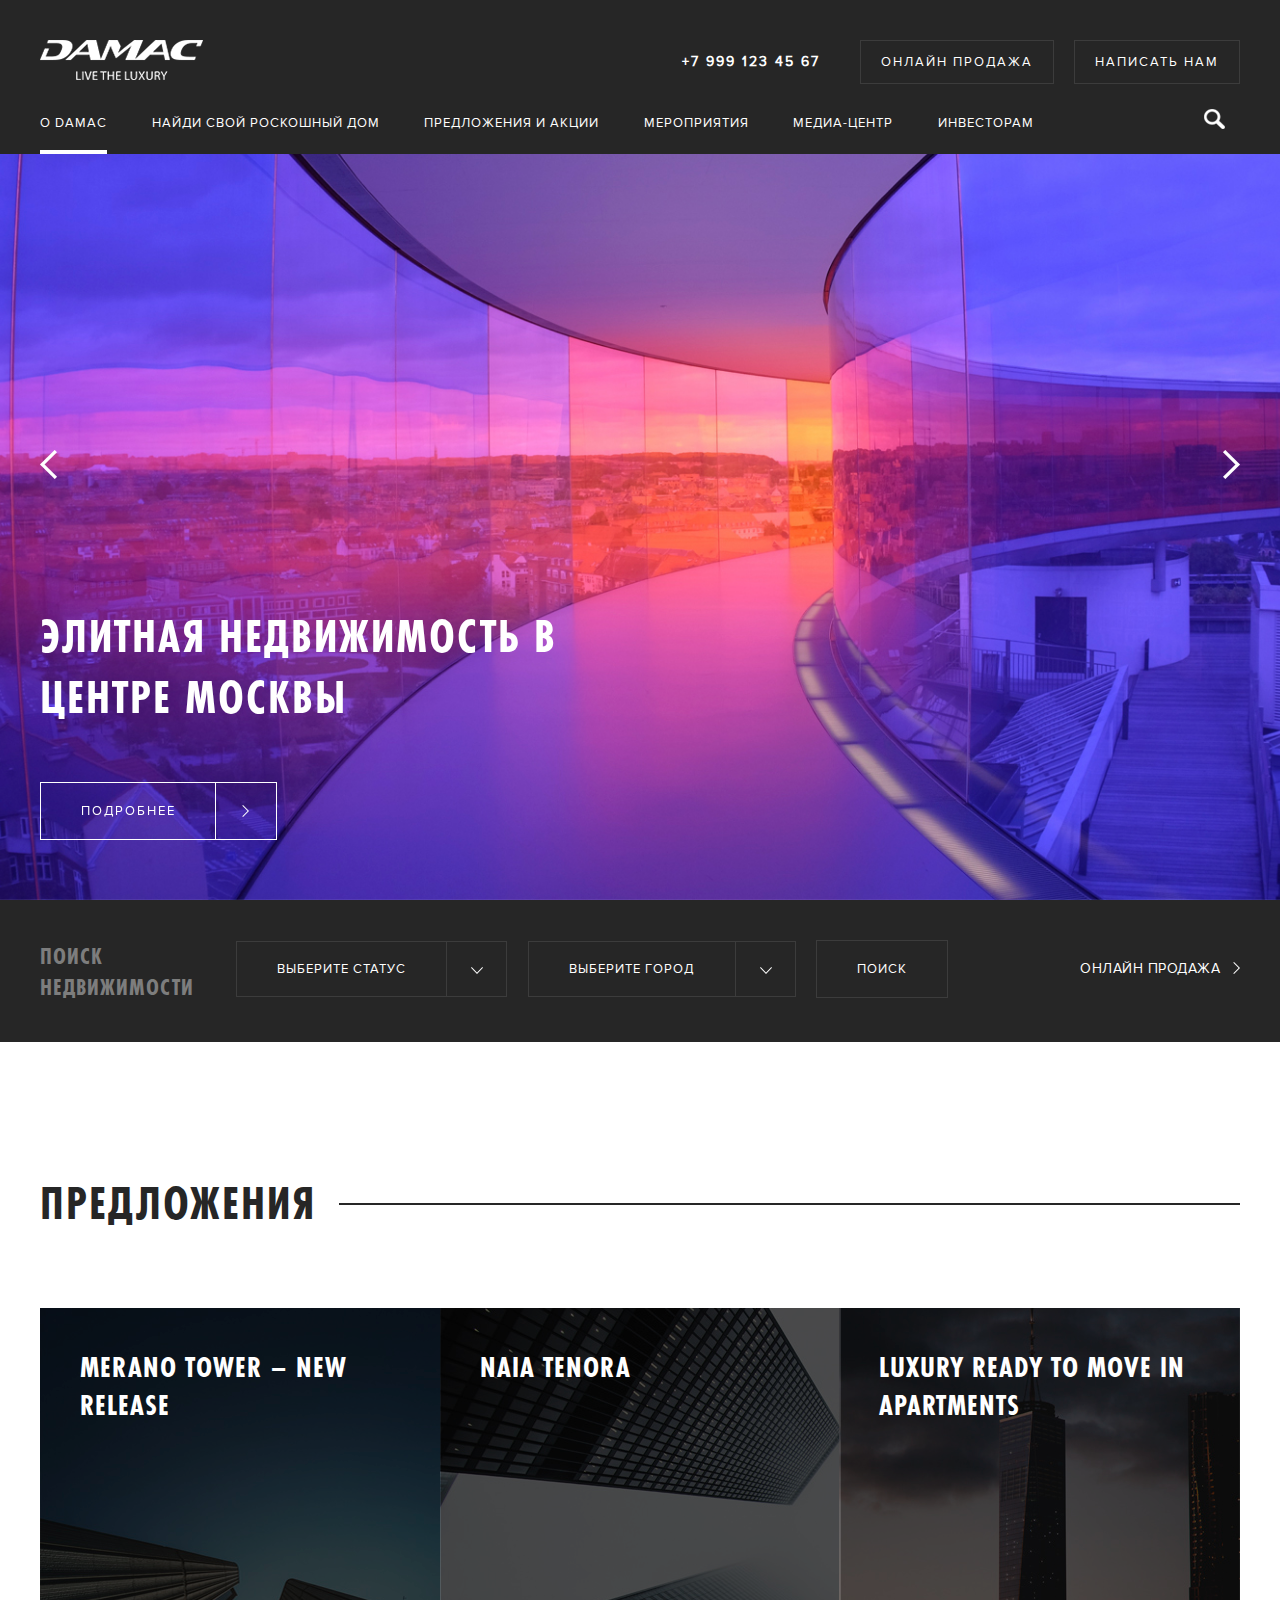
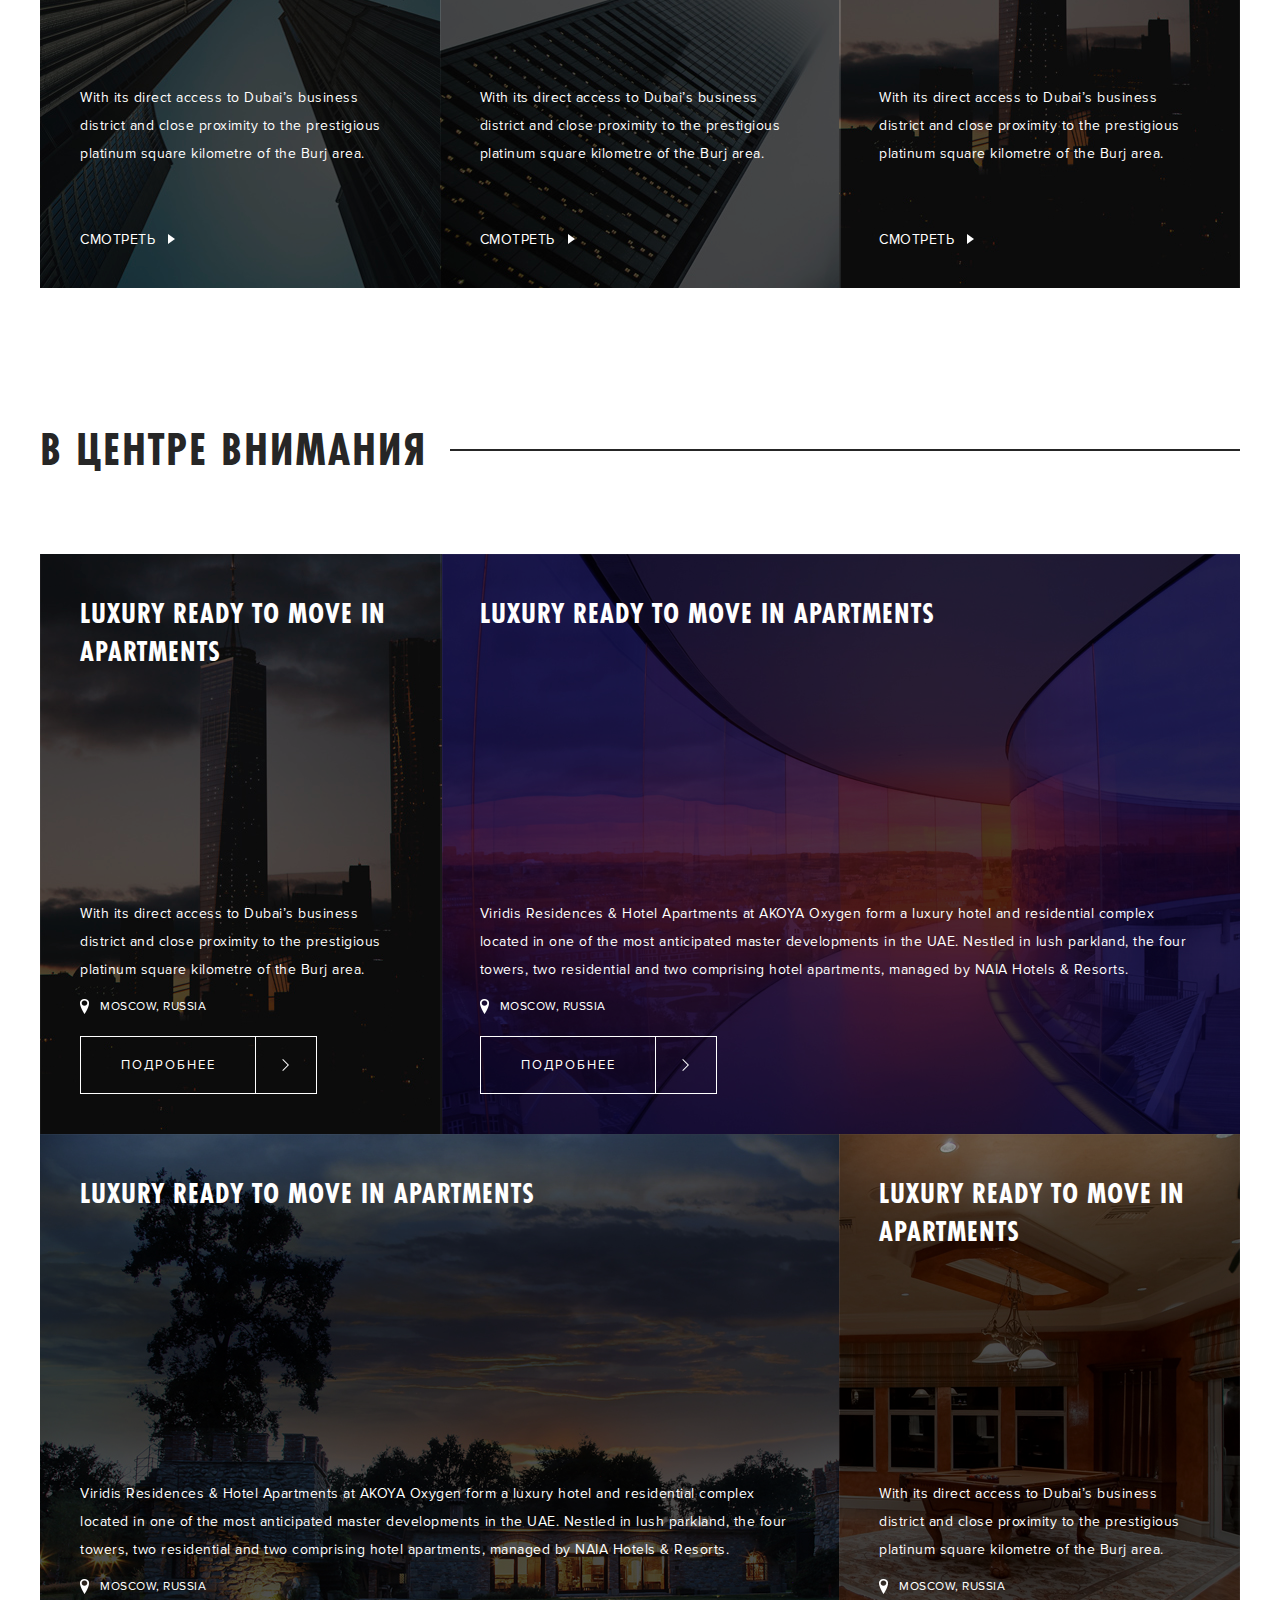
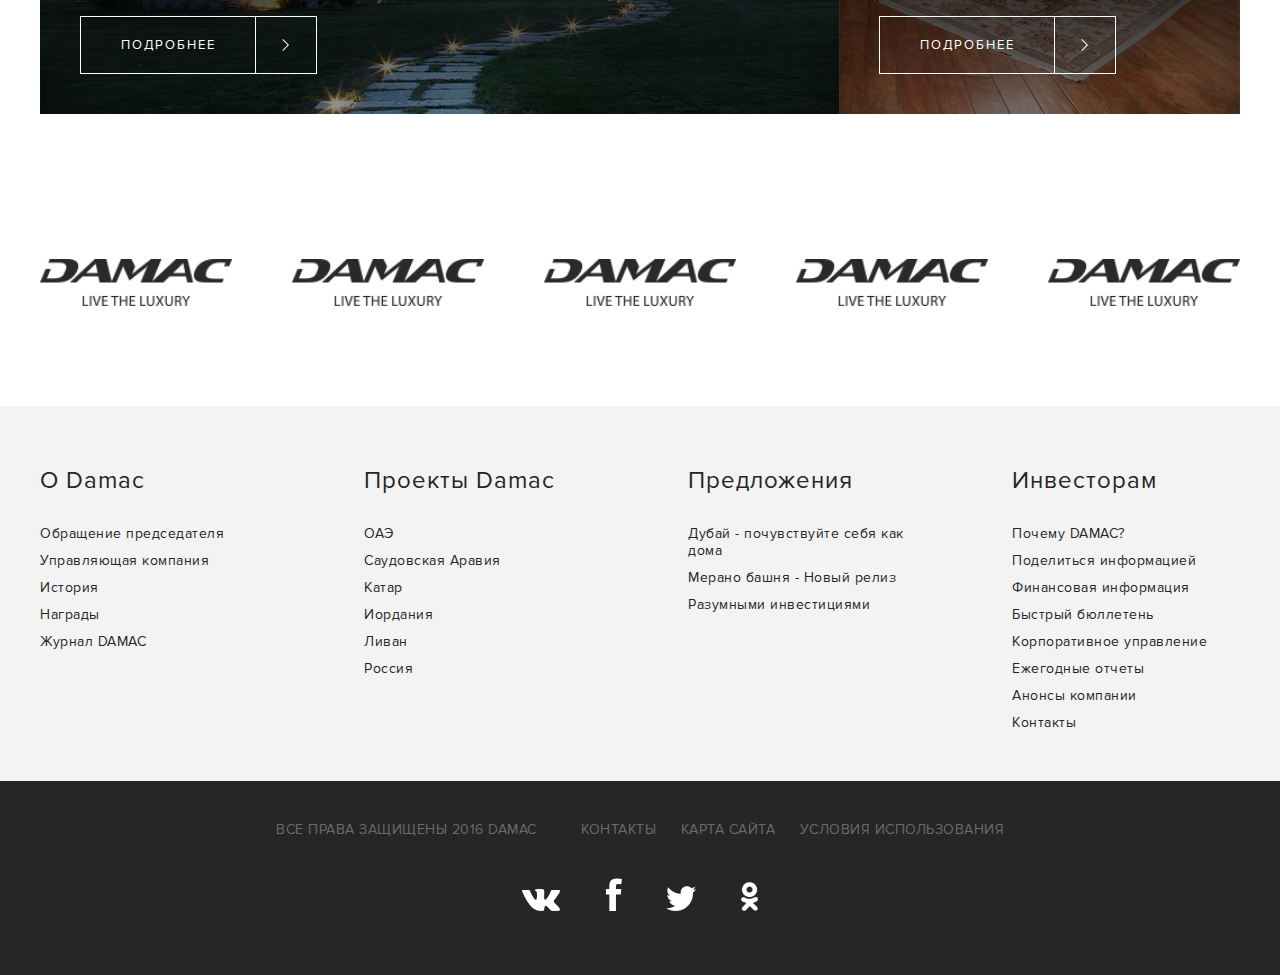
==== commit 13a85d2f: "about" ====
--- a/dmc/index.html
+++ b/dmc/index.html
@@ -28,7 +28,7 @@
 				<input autofocus></input>
 			</form>
 			<ul>
-				<li class="active"><a href="">О DAMAC</a></li>
+				<li class="active"><a href="about.html">О DAMAC</a></li>
 				<li><a href="">Найди свой роскошный дом</a></li>
 				<li><a href="">Предложения и акции</a></li>
 				<li><a href="">Мероприятия</a></li>
@@ -38,9 +38,9 @@
 			<div class="search"></div>
 		</div>
 	</div>
-	<div class="content">
+	<div class="content-home">
 		<div class="slider">
-			<div data-nav="false"  data-arrows="false" data-click="false" data-fit="cover" data-width="100%" data-height="100%" class="fotorama">
+			<div data-nav="false" data-autoplay="true" data-arrows="false" data-click="false" data-fit="cover" data-width="100%" data-height="100%" class="fotorama">
 				<div data-img="upload/1.jpg" class="slider-item">
 					<div class="wrapper">
 						<h2>Элитная недвижимость в центре Москвы</h2>
--- a/dmc/css/style.css
+++ b/dmc/css/style.css
@@ -11,7 +11,7 @@
 }
 
 h2 {
-	font-size: 3.125rem;
+	font-size: 3rem;
 	text-transform: uppercase;
 	letter-spacing: 2px;
 }
@@ -41,8 +41,8 @@
 header .logo {
 	display: block;
 	float: left;
-	width: 171px;
-	height: 42px;
+	width: 163px;
+	height: 40px;
 	background: url('../img/logo.png') no-repeat;
 }
 
@@ -103,6 +103,41 @@
 
 .menu {
 	position: relative;
+}
+
+.menu.menu-fixed {
+	position: fixed;
+	top: 0;
+	padding-top: 10px;
+}
+
+.menu.menu-fixed ul {
+	margin-left: 180px;
+}
+
+.menu.menu-fixed ul:before {
+	content: '';
+	display: block;
+	position: absolute;
+	top: 5px;
+	left: 0;
+	width: 122px;
+    height: 30px;
+    background-size: contain;
+    background-image: url('../img/logo.png');
+    background-repeat: no-repeat;
+}
+
+.menu.menu-fixed ul li {
+	margin-left: 25px;
+}
+
+.menu.menu-fixed #search-form {
+	height: 40px;
+}
+
+.menu.menu-fixed .search {
+	bottom: 4px;
 }
 
 .menu .search {
@@ -165,6 +200,33 @@
     top: 104px;
     z-index: 999;
     width: 100%;
+}
+
+.content {
+	margin-top: 154px;
+	line-height: 1.5;
+	overflow: hidden;
+	padding-bottom: 100px;
+}
+
+.content-home {
+	overflow: hidden;
+	padding-bottom: 100px;
+}
+
+.title-banner {
+	height: 320px;
+	width: 100%;
+	background-repeat: no-repeat;
+	background-size: cover;
+	text-align: center;
+}
+
+.title-banner h2 {
+	line-height: 320px;
+	color: #fff;
+	margin: 0;
+	font-size: 3.75rem;
 }
 
 .slider {
@@ -429,6 +491,8 @@
 .cards>div p {
 	margin: 40px 40px 120px;
 	bottom: 0;
+	padding: 0;
+	font-size: 0.875rem;
 	color: #fff;
 	line-height: 2;
 }
@@ -486,7 +550,7 @@
 }
 
 .partners {
-	margin: 145px 0 100px 0;
+	margin: 145px 0 0 0;
 	overflow: hidden;
 }
 
@@ -499,6 +563,105 @@
 
 .partners img:last-child {
 	margin-right: 0;
+}
+
+.single-page .lid {
+	font-size: 1.25rem;
+	text-align: center;
+	margin-top: 100px;
+	padding: 0 100px;
+}
+
+.text-header {
+	text-align: center;
+	overflow: hidden;
+}
+
+.text-header h2 {
+	margin: 120px 0 40px 0;
+	padding: 0 40px 20px;
+	display: inline-block;
+	border-bottom: 2px solid #262626;
+}
+
+.single-page p {
+	padding: 0 185px;
+	font-size: 1rem;
+	margin: 0 0 20px 0;
+}
+
+.single-page .quote {
+	background-image: url('../img/quote.jpg');
+	background-repeat: no-repeat;
+	background-size: cover;
+	margin: 110px 0 0 0;
+	padding-left: 390px;
+	padding-right: 40px;
+	padding-bottom: 35px;
+	color: #fff;
+	overflow: hidden;
+}
+
+.single-page .quote p {
+	padding: 0;
+}
+
+.single-page .quote h2 {
+	margin: 35px 0 20px 0;
+}
+
+.single-page .quote .readmore {
+	float: right;
+}
+
+.statistic {
+	background: url(../img/statistic.png) no-repeat;
+	width: 997px;
+	height: 332px;
+	margin: 40px auto 0 auto;
+}
+
+.statistic>div {
+	width: 50%;
+	height: 50%;
+	float: left;
+}
+
+.readmore.black {
+	color: #262626;
+	border-color: #262626;
+}
+
+.readmore.black:after {
+	border-color: #262626;
+}
+
+.readmore.black:before {
+	background: url('../img/sprite.png') no-repeat -226px -17px;
+}
+
+.readmore-center {
+	width: 100%;
+	text-align: center;
+	overflow: hidden;
+	margin-top: 50px;
+}
+
+.statistic h3 {
+	font-family: 'ProximaNova-Regular';
+    margin-bottom: 15px;
+}
+
+.statistic .stat2, .statistic .stat4 {
+	text-align: right;
+}
+
+.statistic .stat1 h3, .statistic .stat2 h3 {
+	margin-top: 20px;
+}
+
+.statistic .stat3 h3, .statistic .stat4 h3 {
+	margin-top: 53px;
 }
 
 .footer-menu1 {
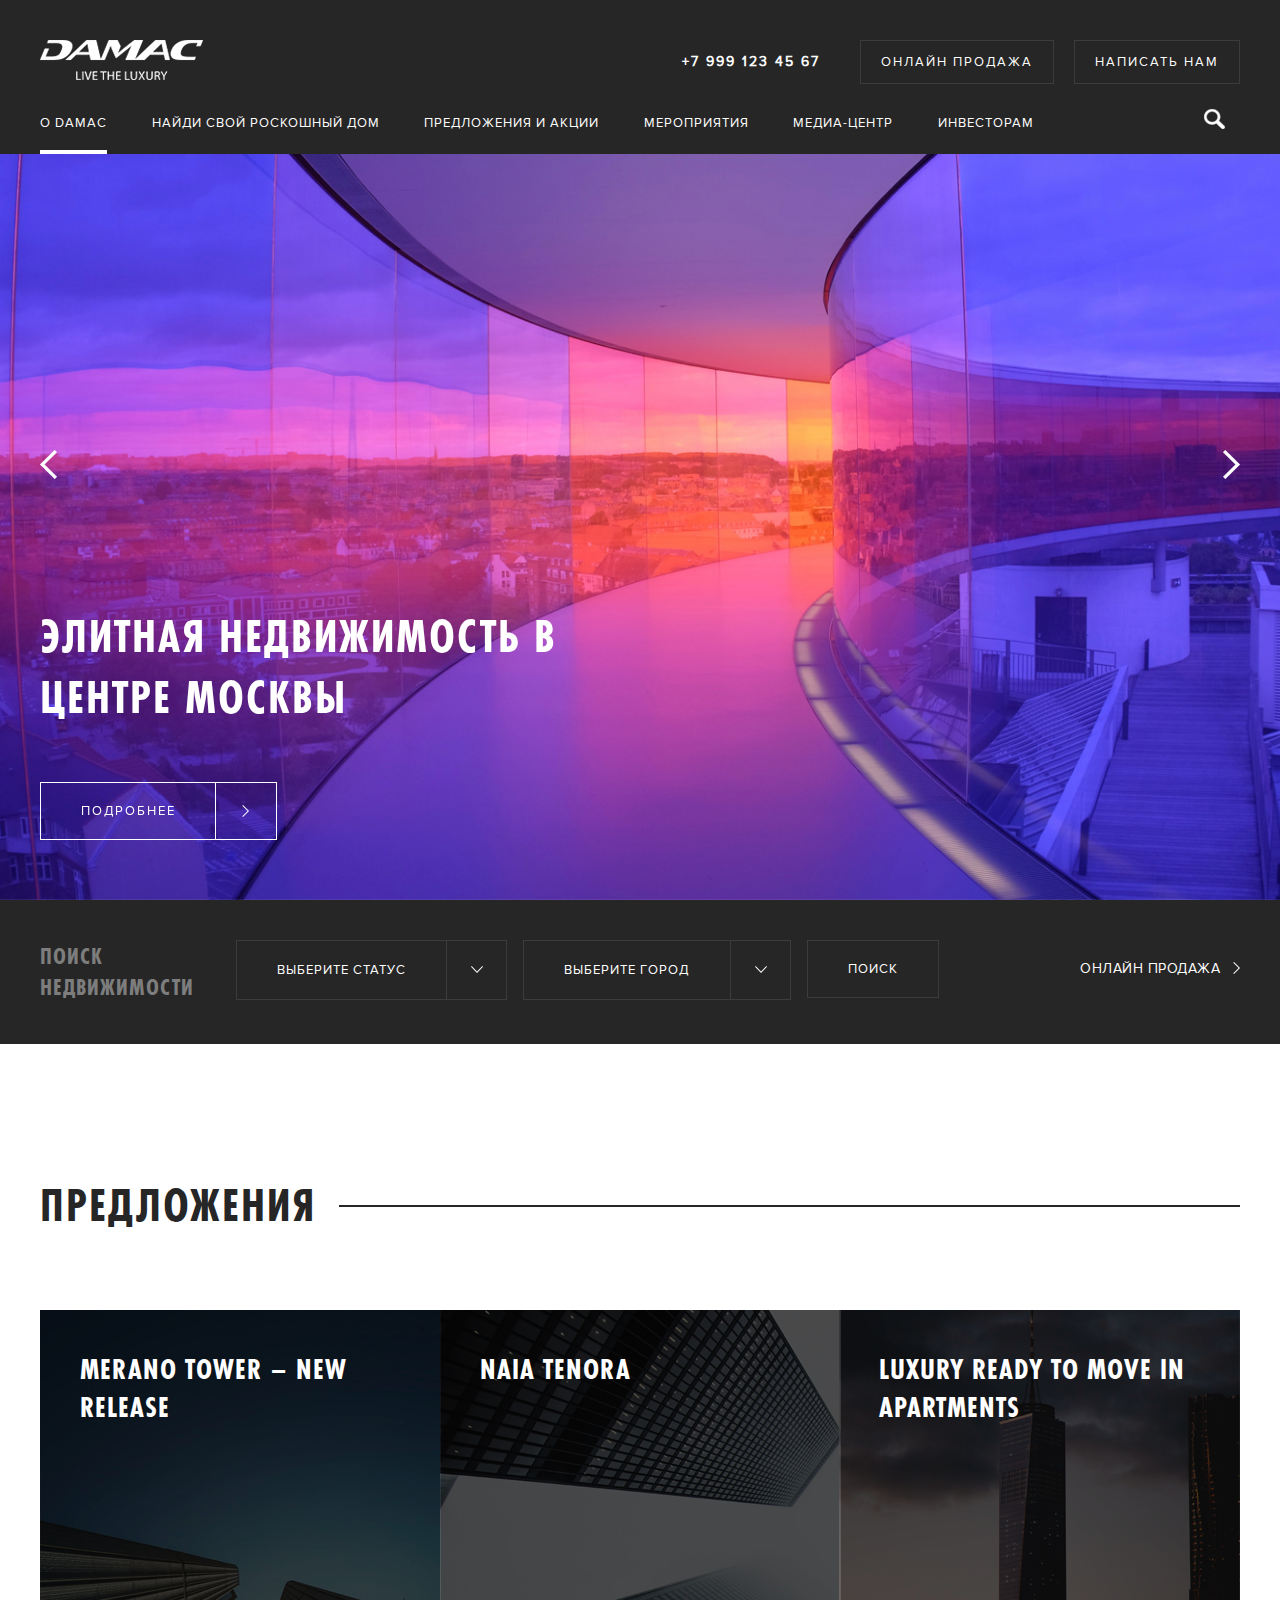
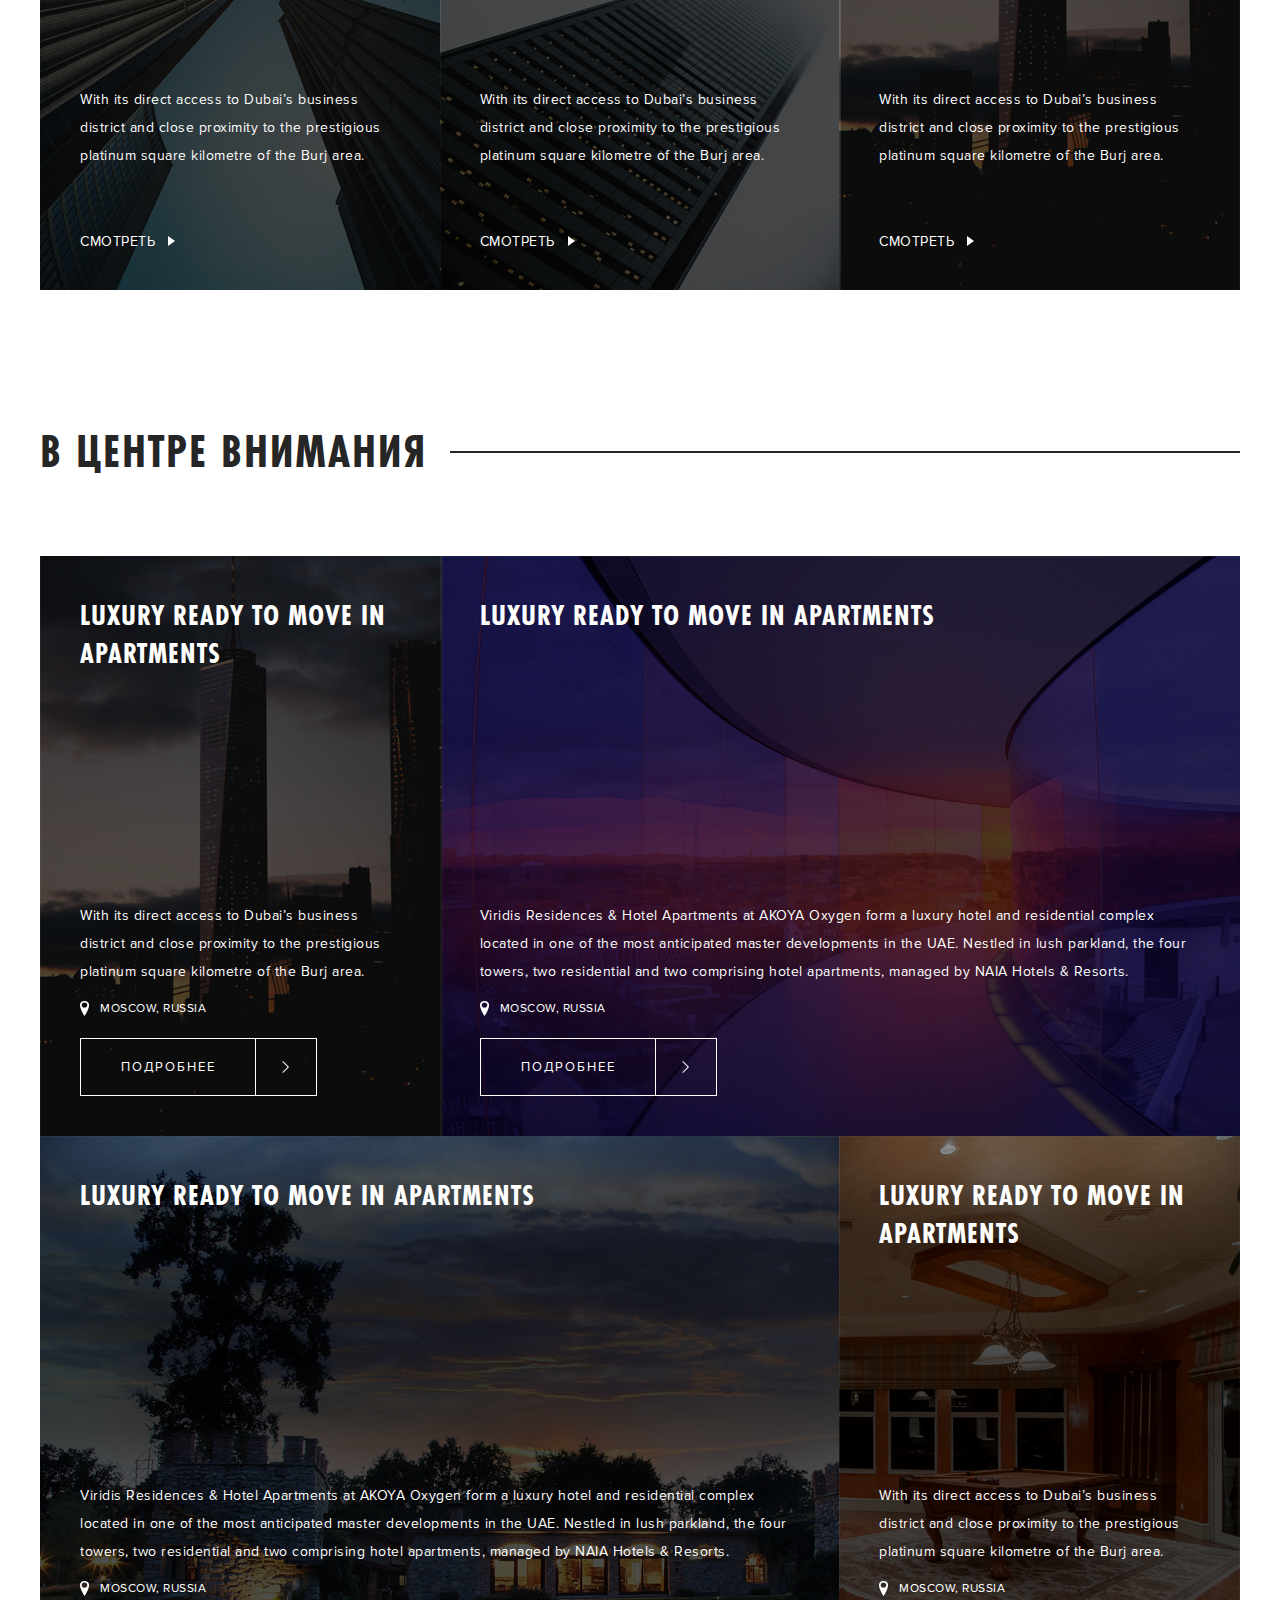
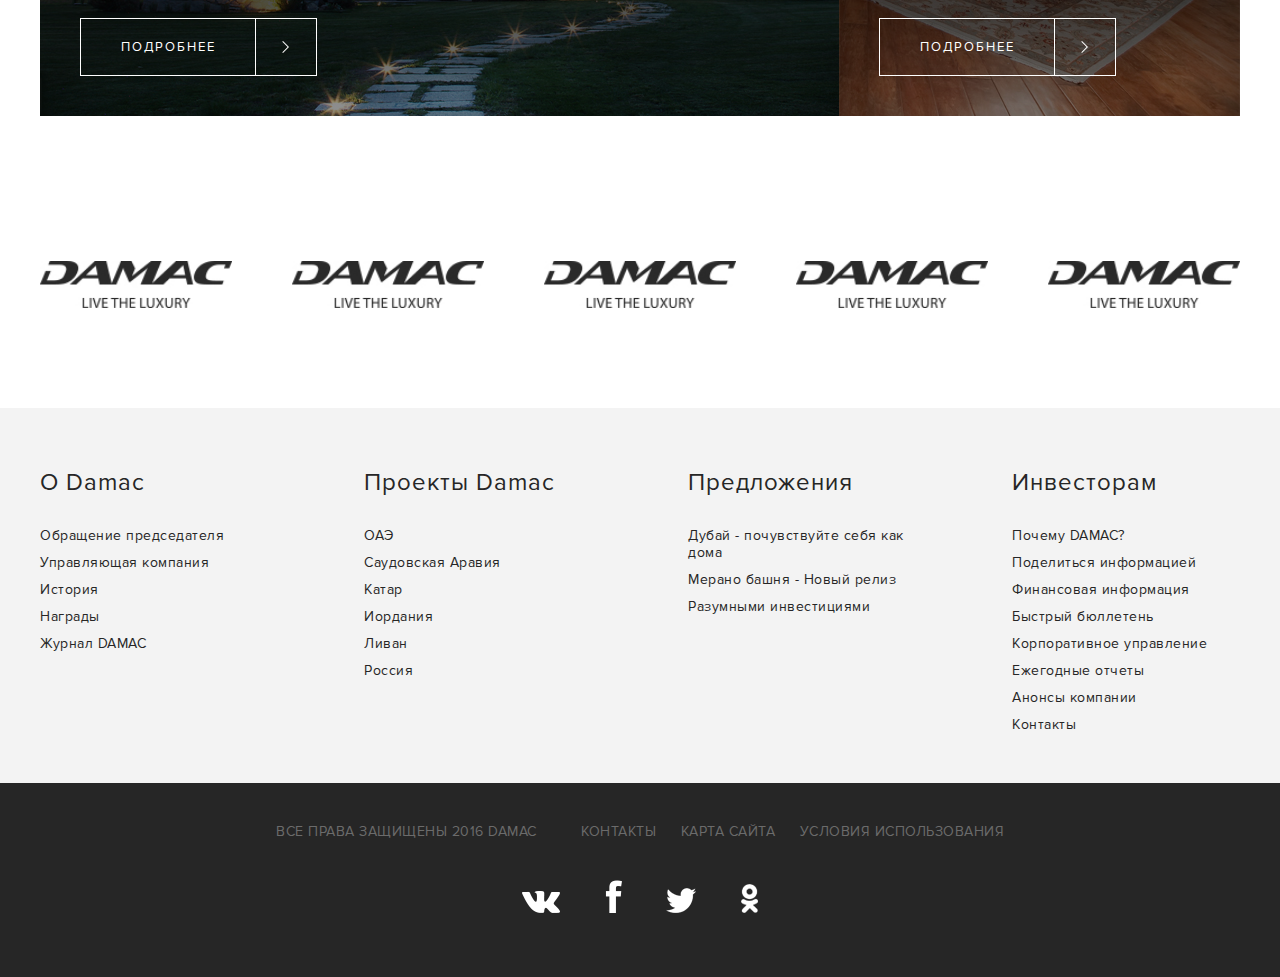
==== commit 77ccd205: "submenu" ====
--- a/dmc/index.html
+++ b/dmc/index.html
@@ -16,7 +16,7 @@
 <body>
 	<header>
 		<div class="wrapper">
-			<a href="" class="logo"></a>
+			<a href="/dmc" class="logo"></a>
 			<a class="header-nav" href="">Написать нам</a>
 			<a class="header-nav" href="">Онлайн продажа</a>
 			<div class="phone">+7 999 123 45 67</div>
@@ -28,12 +28,73 @@
 				<input autofocus></input>
 			</form>
 			<ul>
-				<li class="active"><a href="about.html">О DAMAC</a></li>
-				<li><a href="">Найди свой роскошный дом</a></li>
+				<li class="active"><a href="about.html">О DAMAC</a>
+					<div class="submenu">
+						<ul>
+							<li><a href="">Слово председателя</a></li>
+							<li><a href="">Управляющая команда</a></li>
+						</ul>
+						<div class="menu-desc">
+							<img src="img/about-small.jpg" alt="">
+							<h4>О DAMAC</h4>
+							<p>Компания DAMAC была создана в 2002 году как частная организация в сфере строительства жилой и коммерческой недвижимости в Дубае и на ближнем востоке. С тех пор, компания быстро расширяется в Северной Африке, Иордании, Ливане, Катаре и Саудовской Аравии.</p>
+							<a class="look" href="">Подробнее</a>
+						</div>
+					</div>
+				</li>
+				<li><a href="">Найди свой роскошный дом</a>
+					<div class="submenu">
+						<ul>
+							<li><a href="">Все проекты</a></li>
+							<li><a href="">В процессе</a></li>
+							<li><a href="">Завершенные</a></li>
+						</ul>
+						<div class="menu-desc">
+							<img src="img/offers-small.jpg" alt="">
+							<h4>Проекты</h4>
+							<p>Хотите узнать больше о наших проектах? Высотные, мода резиденции, фирменные квартиры, розничные или коммерческих разработок - от плана собственности и готовые к въезду.</p>
+							<a class="look" href="">Подробнее</a>
+						</div>
+					</div>
+				</li>
 				<li><a href="">Предложения и акции</a></li>
 				<li><a href="">Мероприятия</a></li>
-				<li><a href="">Медиа-центр</a></li>
-				<li><a href="">Инвесторам</a></li>
+				<li><a href="">Медиа-центр</a>
+					<div class="submenu">
+						<ul>
+							<li><a href="">Пресс-релизы</a></li>
+							<li><a href="">Новости индустрии</a></li>
+							<li><a href="">Фотогалерея</a></li>
+							<li><a href="">Видеогалерея</a></li>
+						</ul>
+						<div class="menu-desc">
+							<img src="img/offers-small.jpg" alt="">
+							<h4>Медиа-центр</h4>
+							<p>Узнавайте самые последние новости компании, мнения экспертов и информацию о наших проектах, и разработках. Кроме того, обзор исследований отрасли и анализ от сторонних компаний на рынке недвижимости ближнего востока.</p>
+							<a class="look" href="">Подробнее</a>
+						</div>
+					</div>
+				</li>
+				<li><a href="">Инвесторам</a>
+					<div class="submenu">
+						<ul>
+							<li><a href="">Почему DAMAC?</a></li>
+							<li><a href="">Поделиться информацией</a></li>
+							<li><a href="">Финансовая информация</a></li>
+							<li><a href="">Быстрый бюллетень</a></li>
+							<li><a href="">Корпоративное управление</a></li>
+							<li><a href="">Ежегодные отчеты</a></li>
+							<li><a href="">Анонсы компании</a></li>
+							<li><a href="">Свяжитесь с нами</a></li>
+						</ul>
+						<div class="menu-desc">
+							<img src="img/offers-small.jpg" alt="">
+							<h4>Инвесторам</h4>
+							<p>Как лидер развития элитной недвижимости в Дубае, считает, в предоставлении четкой, последовательной и прозрачной информации, относящейся к организации. Таким образом, компания имеет подразделение опытного связям с инвесторами, посвященную поддержанию акционеров обоснованных путем своевременного обновления на деятельности Общества.</p>
+							<a class="look" href="">Подробнее</a>
+						</div>
+					</div>
+				</li>
 			</ul>
 			<div class="search"></div>
 		</div>
--- a/dmc/css/style.css
+++ b/dmc/css/style.css
@@ -111,11 +111,11 @@
 	padding-top: 10px;
 }
 
-.menu.menu-fixed ul {
+.menu.menu-fixed .wrapper>ul {
 	margin-left: 180px;
 }
 
-.menu.menu-fixed ul:before {
+.menu.menu-fixed .wrapper>ul:before {
 	content: '';
 	display: block;
 	position: absolute;
@@ -128,7 +128,7 @@
     background-repeat: no-repeat;
 }
 
-.menu.menu-fixed ul li {
+.menu.menu-fixed .wrapper>ul>li {
 	margin-left: 25px;
 }
 
@@ -161,18 +161,18 @@
 	height: 20px;
 }
 
-.menu ul {
+.menu .wrapper>ul {
 	margin: 0;
 	padding: 10px 0 0 0;
 	text-align: justify;
 	display: inline-block;
 }
 
-.menu ul li:first-child {
+.menu .wrapper>ul>li:first-child {
 	margin-left: 0;
 }
 
-.menu ul li{
+.menu .wrapper>ul>li{
 	display: inline-block;
 	color: #fff; 
 	margin-left: 40px;
@@ -182,12 +182,12 @@
 
 }
 
-.menu ul li:hover, .menu ul li.active {
+.menu .wrapper>ul>li:hover, .menu ul li.active {
 	border-bottom: 4px solid #fff;
 	height: 35px;
 }
 
-.menu ul li a {
+.menu .wrapper>ul>li a {
 	height: 39px;
 	display: block;
 	color: #fff;
@@ -200,6 +200,71 @@
     top: 104px;
     z-index: 999;
     width: 100%;
+}
+
+.menu .wrapper>ul>li .submenu {
+	display: none;
+	position: absolute;
+	left: 0;
+	border-top: 2px solid #fff;
+	background: #262626;
+	padding: 40px;
+}
+
+.submenu ul {
+	margin: 0;
+	padding: 0;
+	width: 250px;
+	float: left;
+}
+
+.submenu ul li {
+	list-style: none;
+}
+
+.menu .wrapper .submenu ul li a {
+	height: 20px;
+	margin-bottom: 10px;
+	display: inline-block;
+	border-bottom: 2px solid #262626;
+}
+
+.menu .wrapper .submenu ul li:hover a {
+	border-bottom: 2px solid #fff;
+}
+
+.submenu .menu-desc {
+	padding-left: 250px;
+	padding-right: 300px;
+	overflow: hidden;
+	border-left: 2px solid #fff;
+	padding-left: 50px;
+}
+
+.submenu .menu-desc .look {
+	float: left;
+}
+
+.submenu .menu-desc h4 {
+	margin-top: 0;
+}
+
+.submenu .menu-desc p {
+	text-transform: none;
+	font-weight: normal;
+}
+
+.submenu .menu-desc img {
+	position: absolute;
+	right: 0;
+	top: 0;
+	bottom: 0;
+	height: 100%;
+	max-width: 300px;
+}
+
+.menu .wrapper>ul>li:hover .submenu{
+	display: block;
 }
 
 .content {
@@ -282,6 +347,14 @@
 	position: relative;
 }
 
+.right-col .readmore {
+	padding: 20px 80px 20px 20px;
+    text-align: center;
+    width: 100%;
+    box-sizing: border-box;
+    margin: 30px 0 100px 0;
+}
+
 .readmore:before {
 	content: '';
 	position: absolute;
@@ -304,7 +377,8 @@
 
 .select-wrapper {
 	position: relative;
-	display: inline-block; 
+	display: block;
+    float: left;
 }
 
 button {
@@ -319,7 +393,8 @@
 }
 
 .drop-list {
-	padding: 19px 100px 19px 40px;
+	padding: 0 100px 0 40px;
+	height: 60px;
 	font-size: 0.813rem;
 	text-transform: uppercase;
 	letter-spacing: 1px;
@@ -415,7 +490,7 @@
  	margin-bottom: 75px;
 }
 
-.section-title .line {
+.section-title .line, .show-all .line{
  	display: block;
  	position: absolute;
  	z-index: 1;
@@ -507,6 +582,7 @@
 	padding-right: 20px;
 	text-transform: uppercase;
 	text-decoration: none;
+	position: relative;
 }
 
 .look:after {
@@ -520,6 +596,16 @@
 	height: 10px;
 }
 
+.look.black {
+	color: #262626;
+}
+
+.look.black:after {
+	background: url('../img/sprite.png') no-repeat -315px -18px;
+	width: 7px;
+	height: 10px;
+}
+
 .cards .location {
 	margin: 0 40px 120px 40px;
 	bottom: 0;
@@ -572,15 +658,21 @@
 	padding: 0 100px;
 }
 
+.left-col .lid {
+	text-align: left;
+	padding: 0;
+}
+
 .text-header {
 	text-align: center;
 	overflow: hidden;
 }
 
 .text-header h2 {
-	margin: 120px 0 40px 0;
-	padding: 0 40px 20px;
+	margin: 120px 0 35px 0;
+	padding: 0 40px 30px;
 	display: inline-block;
+	line-height: 1;
 	border-bottom: 2px solid #262626;
 }
 
@@ -614,6 +706,149 @@
 	float: right;
 }
 
+.project-location {
+	margin: 10px 0 50px 0;
+	overflow: hidden;
+}
+
+.project-location .city {
+	text-transform: uppercase;
+	position: relative;
+	padding-left: 17px;
+	display: block;
+	float: left;
+	line-height: 50px;
+}
+
+.project-location .city:before {
+	content: '';
+	display: block;
+	position: absolute;
+	left: 0;
+	top: 16px;
+	background: url('../img/sprite.png') no-repeat -367px -15px;
+	width: 9px;
+	height: 15px;
+}
+
+.project-location .show-map {
+	padding: 0 35px;
+	height: 50px;
+	line-height: 50px;
+	margin-left: 30px;
+    box-sizing: border-box;
+    display: block;
+    float: left;
+    text-decoration: none;
+}
+
+.tab-info .tab-nav {
+	list-style: none;
+	margin: 100px 0 30px 0;
+	padding: 0;
+	border-bottom: 2px solid #262626;
+}
+
+.tab-info .tab-nav li {
+	display: inline-block;
+}
+
+.tab-info .tab-nav li {
+	text-transform: uppercase;
+	padding: 10px 20px;
+	cursor: pointer;
+	border-top: 2px solid #fff;
+	border-left: 2px solid #fff;
+	border-right: 2px solid #fff;
+	user-select: none;
+	-webkit-user-select: none;
+    -moz-user-select: none;
+    -ms-user-select: none;
+    -webkit-touch-callout: none;
+    -khtml-user-select: none;
+}
+
+.tab-info .tab-nav .active {
+	border-top: 2px solid #262626;
+	border-left: 2px solid #262626;
+	border-right: 2px solid #262626;
+}
+
+.tab-info .tab-inner {
+	display: none;
+}
+
+.tab-info .tab-inner.active {
+	display: block;
+}
+
+.right-col {
+	padding-top: 135px;
+	width: 305px;
+	float: right;
+}
+
+.right-col .fotorama__caption {
+	bottom: 50%;
+	margin-bottom: -15px;
+	text-align: center;
+}
+
+.right-col .fotorama__caption .fotorama__caption__wrap {
+	text-transform: uppercase;
+	font-weight: bold;
+	background-color: transparent;
+	color: #fff;
+}
+
+.left-col {
+	padding: 135px 385px 0 0;
+}
+
+.left-col p, .right-col p {
+	padding: 0;
+}
+
+.left-col .lid {
+	margin-top: 0;
+}
+
+.left-col .text-header {
+	text-align: left;
+}
+
+.left-col .text-header h2 {
+	padding: 0 0 30px 0;
+}
+
+.right-col .text-header h2 {
+	text-align: left;
+	padding: 0 0 30px 0;
+	margin-top: 0;
+	width: 100%;
+}
+
+.right-col-menu {
+	list-style: none;
+	padding: 0;
+	margin: 0 0 100px 0;
+	font-size: 1.125rem;
+	font-weight: bold;
+}
+
+.right-col-menu li {
+	margin-bottom: 20px;
+}
+
+.right-col-menu li a {
+	text-decoration: none;
+	color: #262626;
+}
+
+.right-col-menu li .active, .right-col-menu li a:hover {
+	color: #919191;
+}
+
 .statistic {
 	background: url(../img/statistic.png) no-repeat;
 	width: 997px;
@@ -662,6 +897,378 @@
 
 .statistic .stat3 h3, .statistic .stat4 h3 {
 	margin-top: 53px;
+}
+
+.subscribe-form {
+	width: 430px;
+	margin: 0 auto;
+	overflow: hidden;
+	margin-top: 50px;
+}
+
+.subscribe-form input, .subscribe-form textarea {
+	width: 100%;
+	border: 1px solid #bebebe;
+	padding: 17px 20px;
+	box-sizing: border-box;
+	margin-bottom: 30px;
+	outline: none;
+}
+
+.subscribe-form input:focus, .subscribe-form textarea:focus {
+	border: 1px solid #353535;
+}
+
+.subscribe-form textarea {
+	max-width: 100%;
+	height: 100px;
+}
+
+.subscribe-form input[type='submit'], .show-map{
+	background: #262626;
+	border: 0;
+	color: #fff;
+	text-transform: uppercase;
+	font-size: 0.813rem;
+    letter-spacing: 2px;
+}
+
+.right-col .subscribe-form {
+	width: 100%;
+	margin-top: 10px;
+}
+
+.management {
+	margin-top: 100px;
+}
+
+.manager {
+	width: 48%;
+	float: left;
+	box-sizing: border-box;
+	padding: 15px;
+	border: 1px solid #fff;
+	margin-right: 4%;
+	margin-bottom: 70px;
+}
+
+.manager:nth-child(even) {
+	margin-right: 0;
+}
+
+.manager:hover {
+	border: 1px solid #919191;
+}
+
+.manager a {
+	display: block;
+	background: #000;
+	height: 360px;
+	position: relative;
+}
+
+.list-item {
+	overflow: hidden;
+	margin-bottom: 80px;
+}
+
+.list-item .title-item {
+	font-size: 1.875rem;
+	font-family: 'FuturaPTCond-Bold';
+	text-transform: uppercase;
+	text-decoration: none;
+	color: #262626;
+	letter-spacing: 1px;
+	line-height: 1.2;
+	margin-bottom: 10px;
+	display: block;
+}
+
+.list-item img {
+	float: left;
+}
+
+.show-all {
+	display: block;
+	position: relative;
+	text-align: right;
+	overflow: hidden;
+}
+
+.show-all a {
+	float: right;
+	background: #262626;
+	color: #fff;
+	text-transform: uppercase;
+	letter-spacing: 2px;
+	font-size: 0.813rem;
+	text-decoration: none;
+	line-height: 50px;
+	height: 50px;
+	padding: 0 50px 0 40px;
+    position: relative;
+    margin: 0;
+    z-index: 100;
+}
+
+.show-all .white-square{
+	float: right;
+	height: 50px;
+	width: 30px;
+	position: relative;
+	z-index: 100;
+	background: #fff;
+}
+
+.show-all a:after {
+	content: '';
+	display: block;
+	position: absolute;
+	right: 28px;
+    top: 18px;
+	background: url('../img/sprite.png') no-repeat -114px -18px;
+	width: 7px;
+	height: 12px;
+}
+
+.list-item .item-wrapper {
+	padding-left: 345px;
+}
+
+.list-item .item-wrapper p{
+	font-size: 0.875rem;
+}
+
+.date {
+	color: #9f9f9f;
+	text-transform: uppercase;
+	font-size: 0.75rem;
+	padding-left: 20px;
+	position: relative;
+}
+
+.list-item .date {
+	margin-bottom: 13px;
+}
+
+.date:after {
+	content: '';
+	display: block;
+	position: absolute;
+	top: 2px;
+	left: 0;
+	background: url('../img/sprite.png') no-repeat -335px -17px;
+	width: 12px;
+	height: 12px;
+}
+
+.read-popup {
+	position: absolute;
+	width: 240px;
+	padding: 15px 0;
+	color: #fff;
+	top: 50%;
+	left: 50%;
+	border: 1px solid #fff;
+	margin-left: -120px;
+	margin-top: -25px;
+	text-align: center;
+	text-transform: uppercase;
+	font-size: 0.813rem;
+	letter-spacing: 2px;
+	visibility: hidden;
+}
+
+.popup {
+    position: fixed;
+    top: 0;
+    z-index: 999;
+    bottom: 0;
+    visibility: hidden;
+    left: 0;
+    right: 0;
+    background: rgba(0,0,0,0.8);
+}
+
+.manager:hover .read-popup {
+	visibility: visible;
+}
+
+.popup-manager {
+	position: absolute;
+	top: 50%;
+	left: 50%;
+	margin-top: -213px;
+	margin-left: -450px;
+	background: #fff;
+	width: 900px;
+	height: 395px
+}
+
+.popup-manager .close {
+	content: '';
+	display: block;
+	position: absolute;
+	right: -25px;
+    top: -20px;
+	background: url('../img/sprite.png') no-repeat -279px -16px;
+	width: 19px;
+	height: 14px;
+}
+
+.popup-manager img {
+	height: 395px;
+	margin-right: 40px;
+	float: left;
+}
+
+.popup-manager div {
+	padding: 40px;
+}
+
+.manager:hover img {
+	-ms-filter: "progid:DXImageTransform.Microsoft.Alpha(Opacity=60)";
+	filter: alpha(opacity=60);
+	-moz-opacity: 0.6;
+	-khtml-opacity: 0.6;
+	opacity: 0.6;
+		-webkit-transition: opacity .15s ease-in-out;
+        -moz-transition: opacity .15s ease-in-out;
+        -ms-transition: opacity .15s ease-in-out;
+        -o-transition: opacity .15s ease-in-out;
+    transition: opacity .15s ease-in-out;
+}
+
+.manager a img {
+	display: block;
+	width: 100%;
+	height: 100%;
+}
+
+.manager h4 {
+	margin-bottom: 0;
+}
+
+.manager .job {
+	text-transform: uppercase;
+	letter-spacing: 1.5px;
+	color: #919191;
+}
+
+.advanced-filter #filter-form {
+	width: 865px;
+}
+
+.offers-wrapper {
+	margin-top: 150px;
+}
+
+.filter-text {
+	color: #7d7d7d;
+	width: 335px;
+	float: left;
+	padding-right: 40px;
+    box-sizing: border-box;
+}
+
+.filter-text h4 {
+	width: 100%;
+	margin-bottom: 10px;
+}
+
+.input-wrapper {
+	position: relative;
+    display: block;
+    float: left;
+}
+
+.advanced-filter .row1, .advanced-filter .row2 {
+	overflow: hidden;
+}
+
+.advanced-filter .row2 {
+	margin-top: 40px;
+}
+
+.advanced-filter .select-wrapper .drop-list {
+	width: 100%;
+}
+
+.input-wrapper input {
+	border: 1px solid #3c3c3c;
+    padding: 0 20px;
+    height: 60px;
+    width: 100%;
+    color: #fff;
+    outline: none;
+    box-sizing: border-box;
+    background: #262626;
+}
+
+.input-wrapper input:focus {
+	border-color: #919191;
+}
+
+.advanced-filter .input-wrapper, .advanced-filter .select-wrapper {
+	width: 32%;
+}
+
+.advanced-filter .row1 .select-wrapper {
+	margin-left: 2%;
+}
+
+.advanced-filter .row2 .select-wrapper {
+	margin-left: 0;
+	margin-right: 2%;
+}
+
+.advanced-filter .row2 .readmore {
+	margin-left: 0;
+	width: 32%;
+	border-color: #3c3c3c;
+}
+
+.advanced-filter .row2 .readmore:after {
+	border-color: #3c3c3c;
+}
+
+.pagination {
+	overflow: hidden;
+	margin-top: 100px;
+	width: 100%;
+	text-align: center;
+}
+
+.pagination ul {
+	list-style: none;
+	margin: 0;
+	padding:0;
+}
+
+.pagination ul li {
+	display: inline-block;
+	margin-right: 5px;
+}
+
+.pagination ul li:last-child {
+	margin-right: 0;
+}
+
+.pagination ul li a {
+	padding: 13px 20px;
+	border: 1px solid #c2c2c2;
+	display: block;
+	text-decoration: none;
+	color: #262626;
+	text-transform: uppercase;
+}
+
+.pagination .nav, .pagination .active {
+	border-color: #262626;
+}
+
+.pagination .active {
+	font-weight: bold;
 }
 
 .footer-menu1 {
